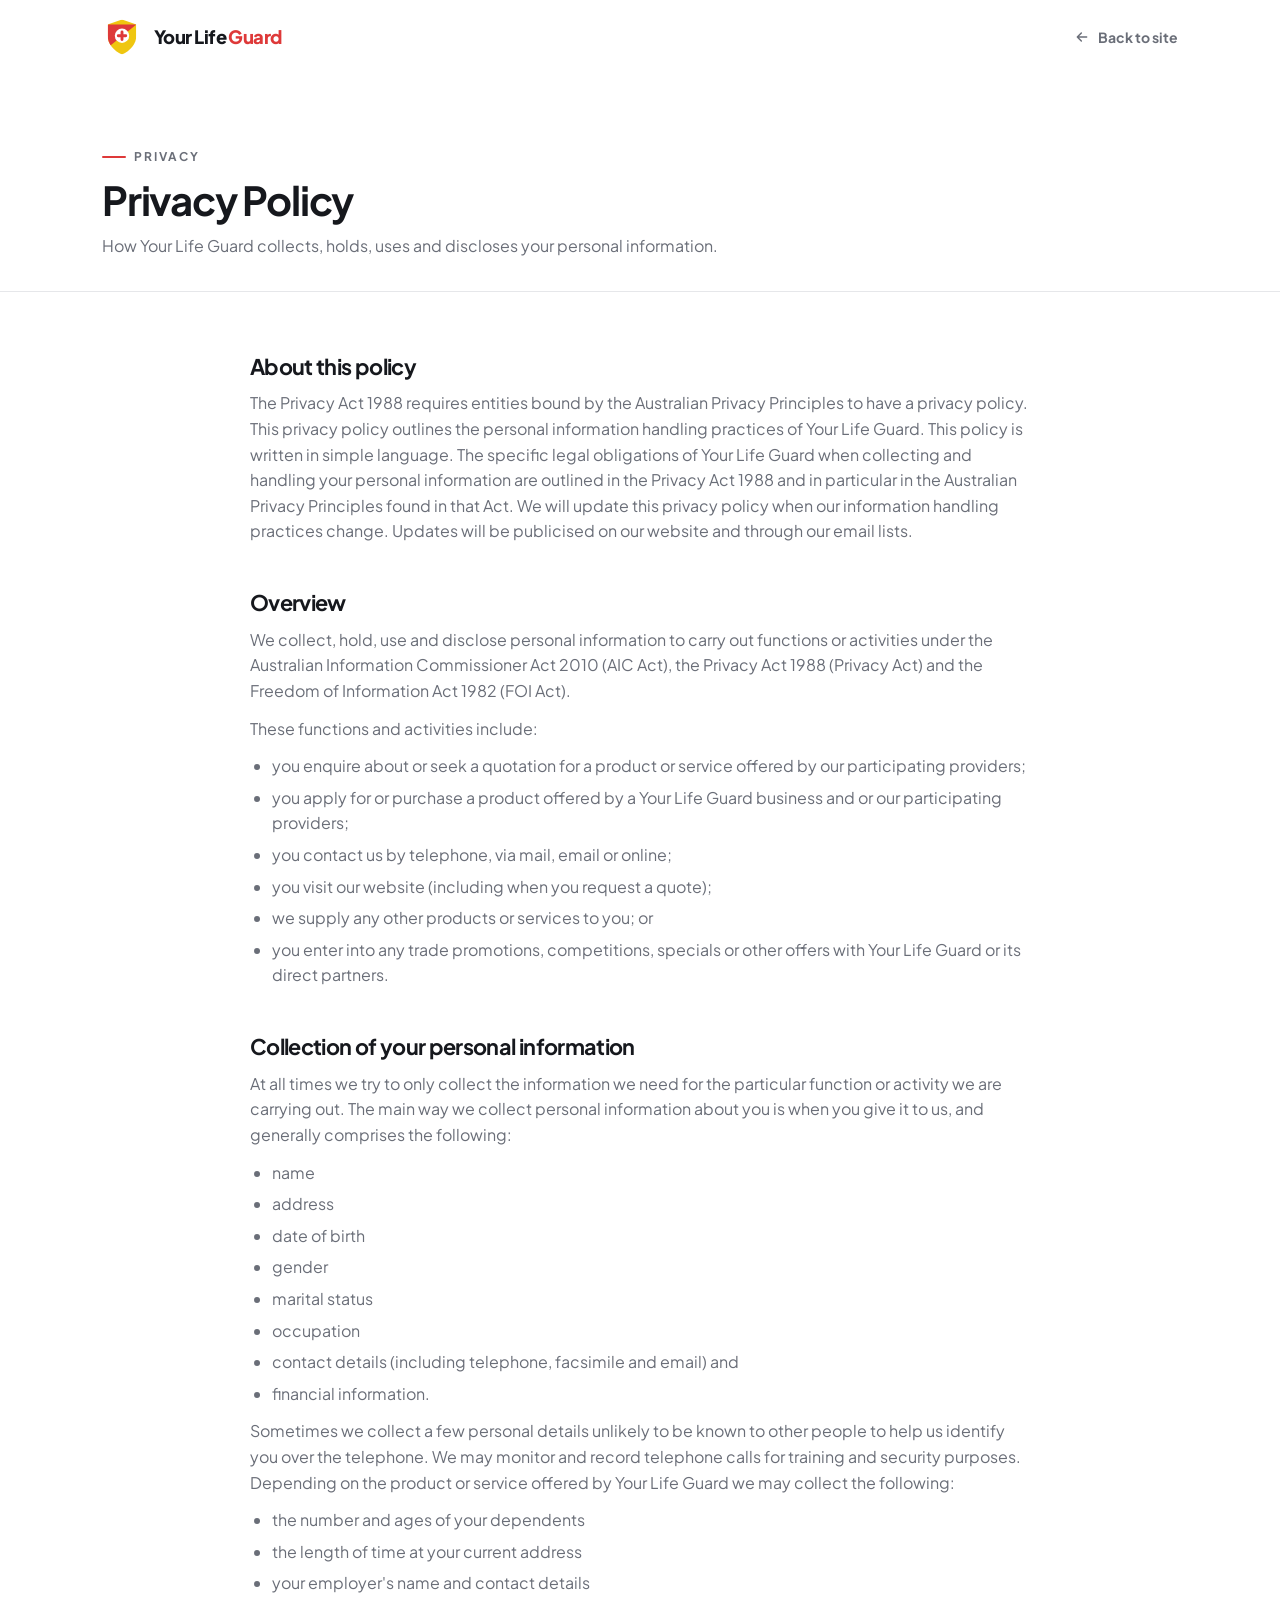
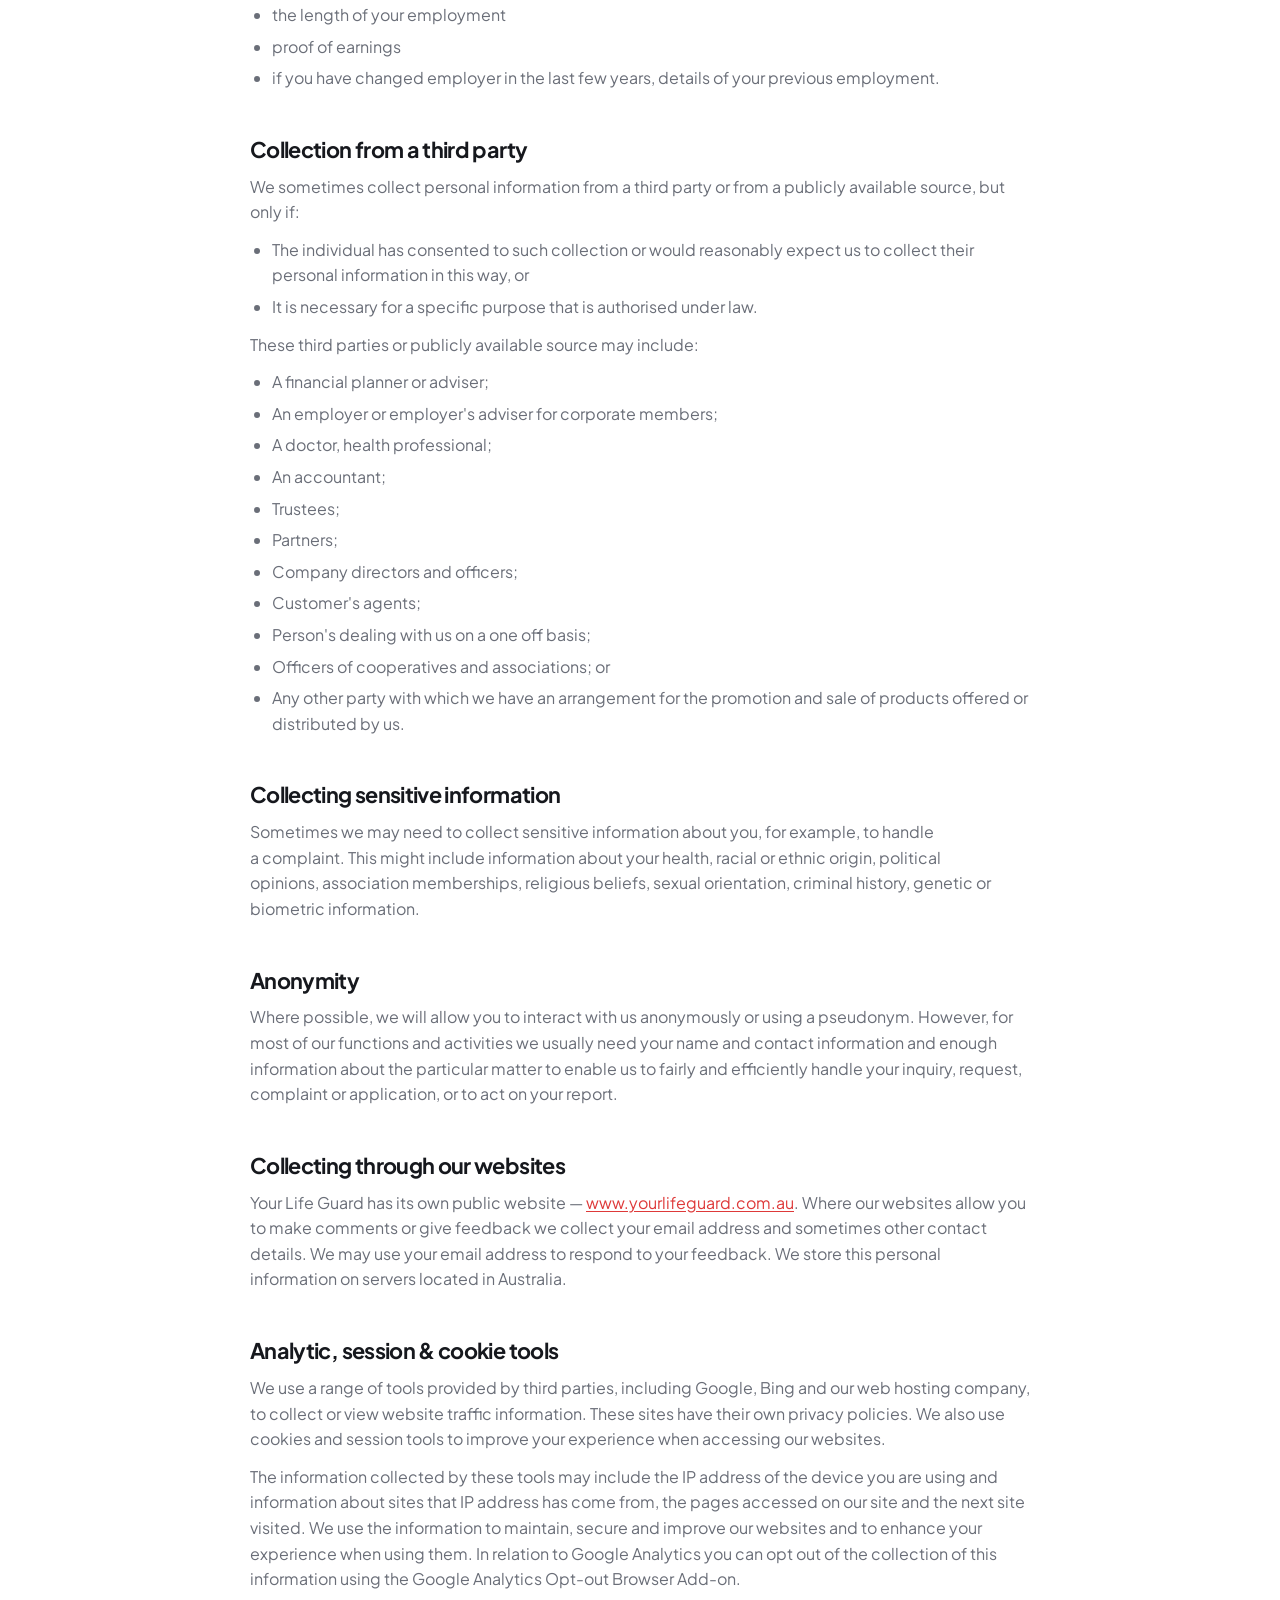
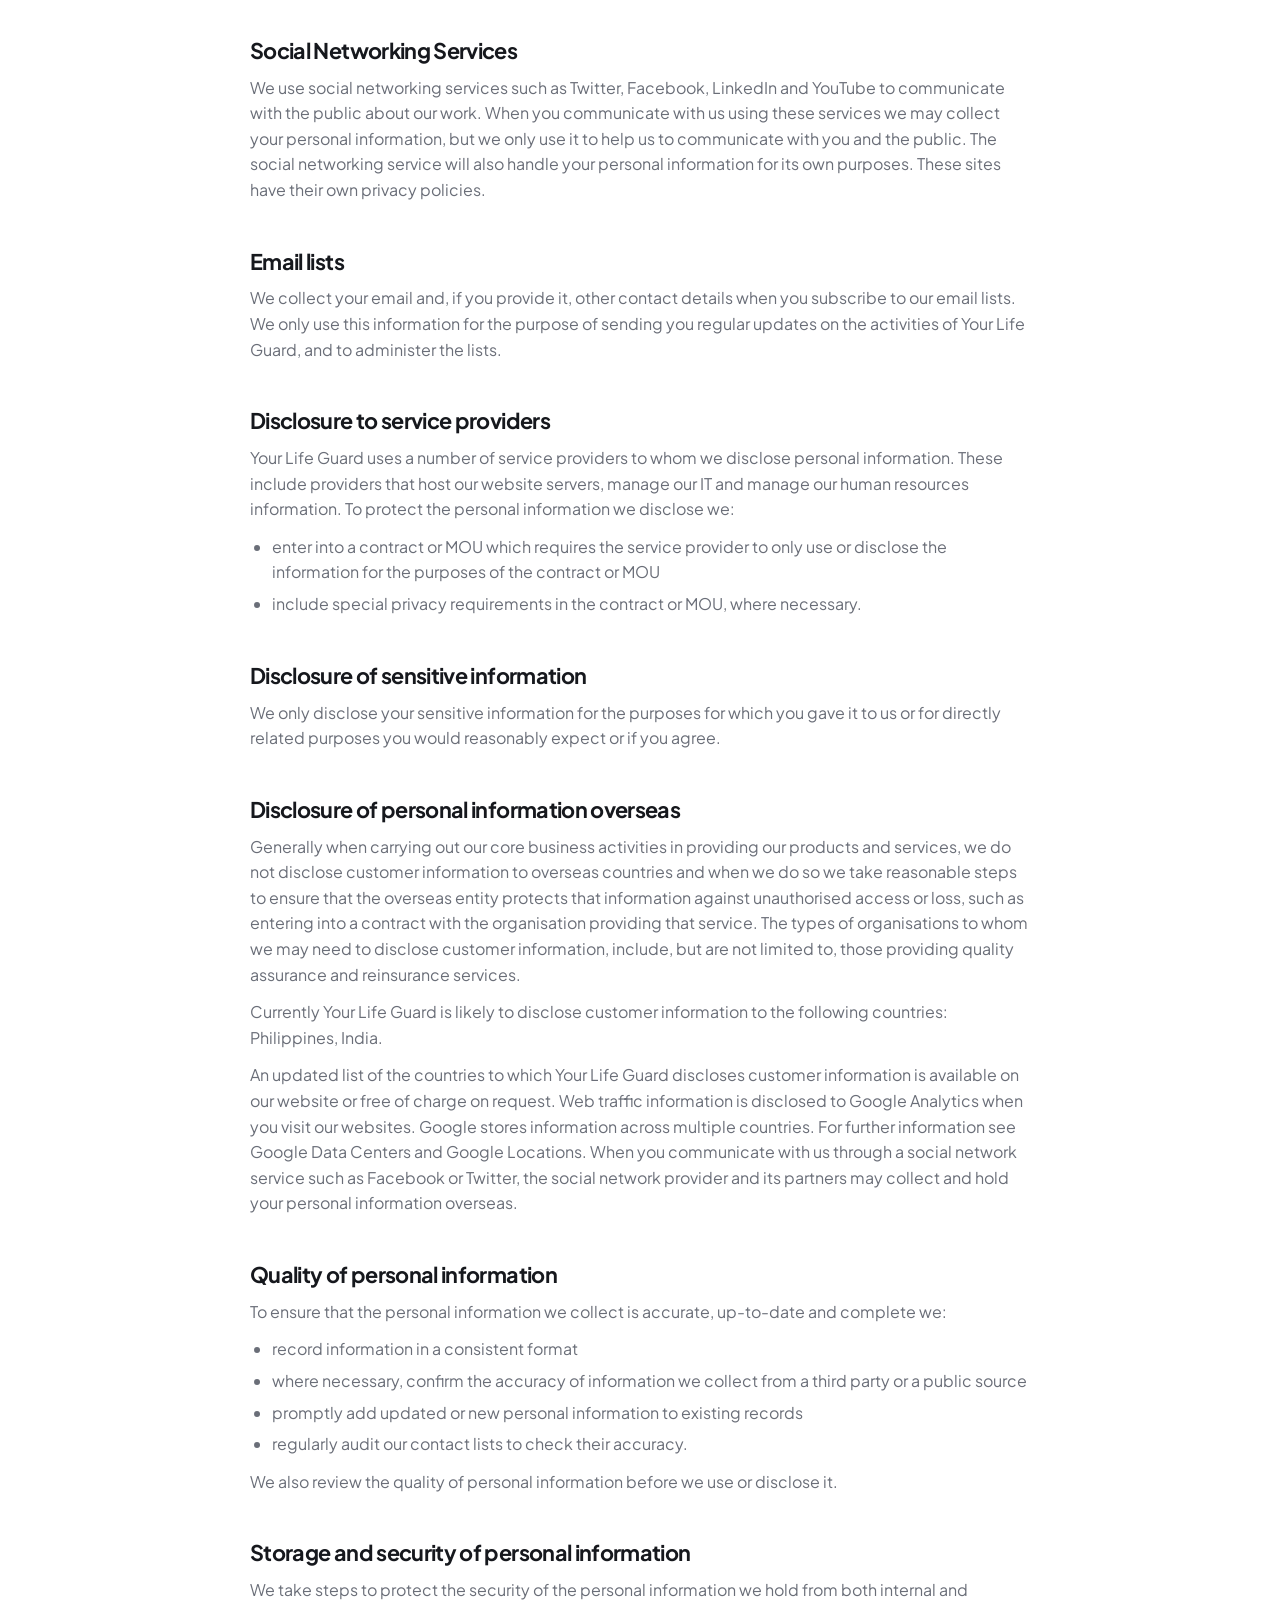
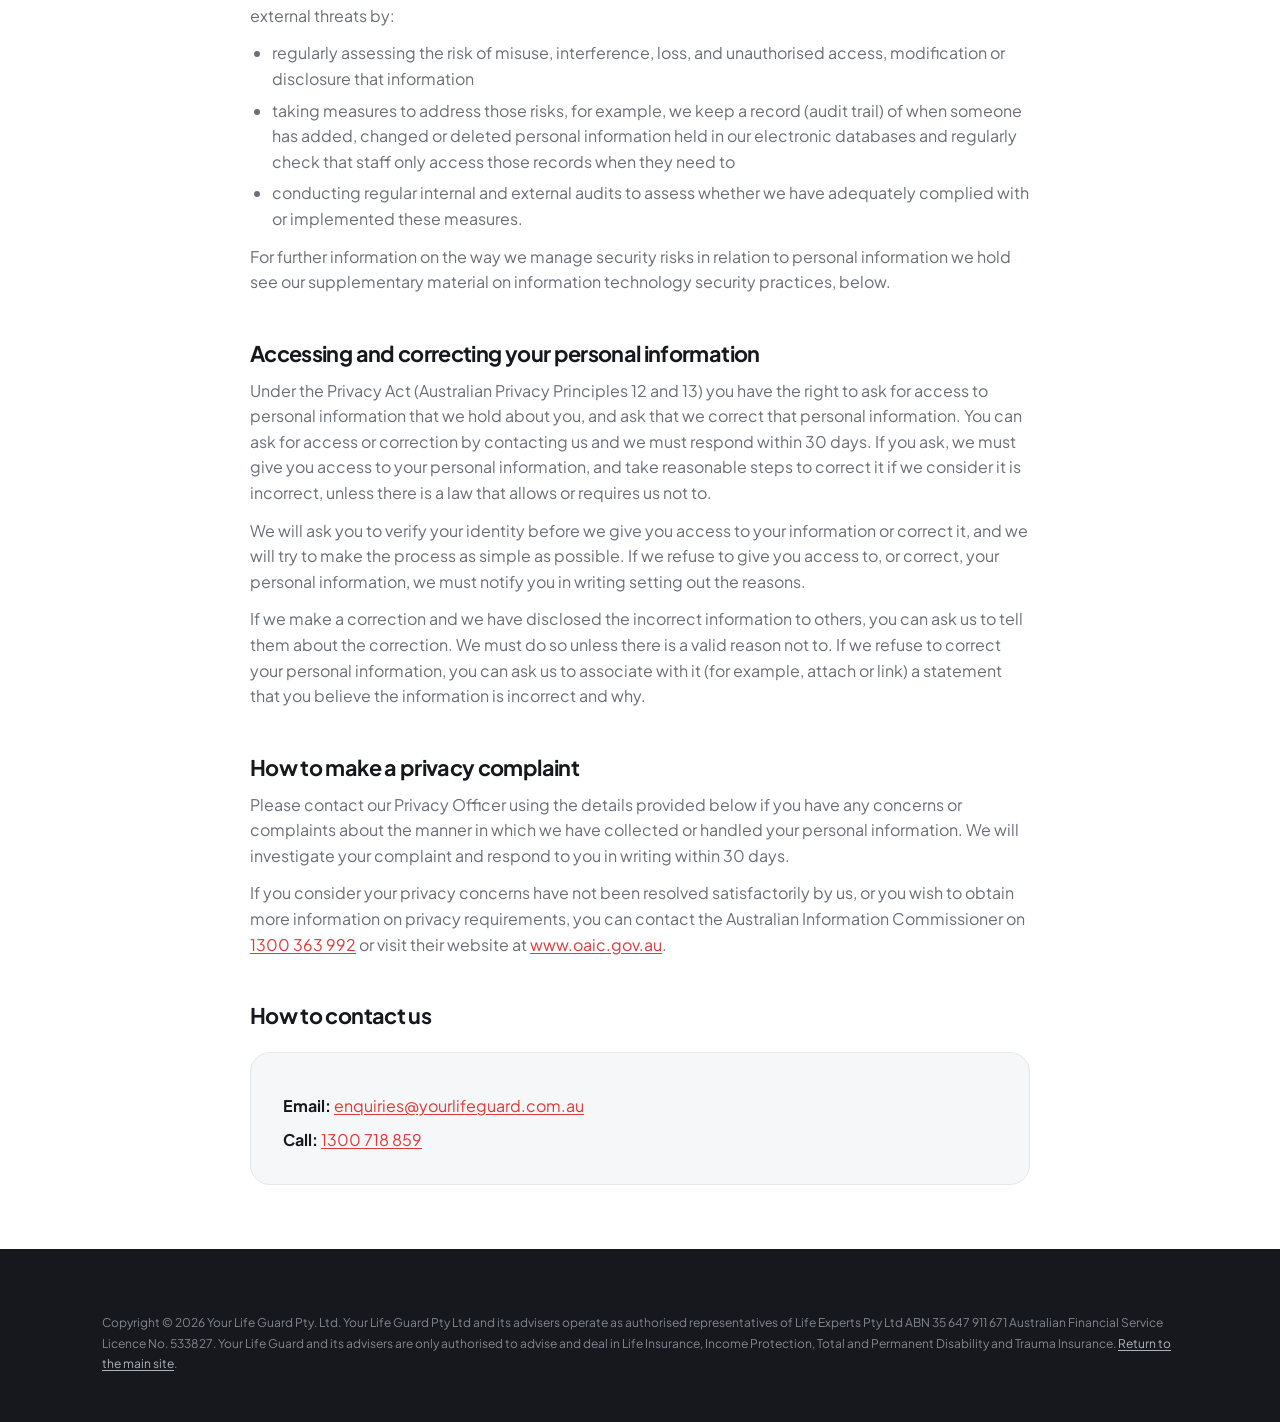
==== privacy-policy.html @ b4971d6d "Add Privacy Policy page from the design bundle" ====
<!DOCTYPE html>
<html lang="en-AU" data-direction="c">
<head>
<meta charset="UTF-8">
<meta name="viewport" content="width=device-width,initial-scale=1">
<title>Privacy Policy — Your Life Guard</title>
<meta name="description" content="Your Life Guard privacy policy — how we collect, hold, use and disclose your personal information.">
<link rel="preconnect" href="https://fonts.googleapis.com">
<link rel="preconnect" href="https://fonts.gstatic.com" crossorigin>
<link href="https://fonts.googleapis.com/css2?family=Plus+Jakarta+Sans:wght@400;500;600;700;800&display=swap" rel="stylesheet">
<link rel="icon" type="image/svg+xml" href="favicon.svg">
<link rel="stylesheet" href="styles.css">
<style>
  .legal-hero{padding:var(--s-8) 0 var(--s-6);border-bottom:1px solid var(--line);}
  .legal-hero .eyebrow{margin-bottom:var(--s-3);}
  .legal-hero h1{font-size:var(--fs-h2);}
  .legal-hero p{color:var(--text-soft);margin-top:var(--s-3);max-width:60ch;}
  .legal{max-width:780px;padding:var(--s-8) 0;}
  .legal h2{font-size:var(--fs-h3);margin:var(--s-7) 0 var(--s-3);}
  .legal h2:first-child{margin-top:0;}
  .legal p{color:var(--text-soft);margin-top:var(--s-3);}
  .legal ul{margin:var(--s-3) 0 0;padding-left:22px;color:var(--text-soft);}
  .legal li{margin:6px 0;}
  .legal a{color:var(--accent);text-decoration:underline;text-underline-offset:2px;}
  .legal .contact-block{background:var(--surface-2);border:1px solid var(--line);border-radius:var(--radius-lg);padding:var(--s-6);margin-top:var(--s-5);}
  .legal .contact-block p{margin-top:var(--s-2);color:var(--text);}
  .backlink{display:inline-flex;align-items:center;gap:var(--s-2);font-weight:700;font-size:var(--fs-sm);color:var(--text-soft);}
  .backlink:hover{color:var(--text);}
</style>
</head>
<body>

<header class="site-header">
  <div class="container nav">
    <a class="brand" href="./" aria-label="Your Life Guard home">
      <span class="ylg-mark" data-logo="light"></span>
      <span class="brand-name">Your Life <span class="accent">Guard</span></span>
    </a>
    <div class="nav-cta" style="margin-left:auto;">
      <a class="backlink" href="./">
        <svg viewBox="0 0 24 24" width="16" height="16" fill="none" stroke="currentColor" stroke-width="2.2" stroke-linecap="round" stroke-linejoin="round"><path d="M19 12H5M11 18l-6-6 6-6"/></svg>
        Back to site
      </a>
    </div>
  </div>
</header>

<main>
<section class="legal-hero">
  <div class="container">
    <span class="eyebrow">Privacy</span>
    <h1>Privacy Policy</h1>
    <p>How Your Life Guard collects, holds, uses and discloses your personal information.</p>
  </div>
</section>

<section class="container legal">
  <h2>About this policy</h2>
  <p>The Privacy Act 1988 requires entities bound by the Australian Privacy Principles to have a privacy policy. This privacy policy outlines the personal information handling practices of Your Life Guard. This policy is written in simple language. The specific legal obligations of Your Life Guard when collecting and handling your personal information are outlined in the Privacy Act 1988 and in particular in the Australian Privacy Principles found in that Act. We will update this privacy policy when our information handling practices change. Updates will be publicised on our website and through our email lists.</p>

  <h2>Overview</h2>
  <p>We collect, hold, use and disclose personal information to carry out functions or activities under the Australian Information Commissioner Act 2010 (AIC Act), the Privacy Act 1988 (Privacy Act) and the Freedom of Information Act 1982 (FOI Act).</p>
  <p>These functions and activities include:</p>
  <ul>
    <li>you enquire about or seek a quotation for a product or service offered by our participating providers;</li>
    <li>you apply for or purchase a product offered by a Your Life Guard business and or our participating providers;</li>
    <li>you contact us by telephone, via mail, email or online;</li>
    <li>you visit our website (including when you request a quote);</li>
    <li>we supply any other products or services to you; or</li>
    <li>you enter into any trade promotions, competitions, specials or other offers with Your Life Guard or its direct partners.</li>
  </ul>

  <h2>Collection of your personal information</h2>
  <p>At all times we try to only collect the information we need for the particular function or activity we are carrying out. The main way we collect personal information about you is when you give it to us, and generally comprises the following:</p>
  <ul>
    <li>name</li>
    <li>address</li>
    <li>date of birth</li>
    <li>gender</li>
    <li>marital status</li>
    <li>occupation</li>
    <li>contact details (including telephone, facsimile and email) and</li>
    <li>financial information.</li>
  </ul>
  <p>Sometimes we collect a few personal details unlikely to be known to other people to help us identify you over the telephone. We may monitor and record telephone calls for training and security purposes. Depending on the product or service offered by Your Life Guard we may collect the following:</p>
  <ul>
    <li>the number and ages of your dependents</li>
    <li>the length of time at your current address</li>
    <li>your employer's name and contact details</li>
    <li>the length of your employment</li>
    <li>proof of earnings</li>
    <li>if you have changed employer in the last few years, details of your previous employment.</li>
  </ul>

  <h2>Collection from a third party</h2>
  <p>We sometimes collect personal information from a third party or from a publicly available source, but only if:</p>
  <ul>
    <li>The individual has consented to such collection or would reasonably expect us to collect their personal information in this way, or</li>
    <li>It is necessary for a specific purpose that is authorised under law.</li>
  </ul>
  <p>These third parties or publicly available source may include:</p>
  <ul>
    <li>A financial planner or adviser;</li>
    <li>An employer or employer's adviser for corporate members;</li>
    <li>A doctor, health professional;</li>
    <li>An accountant;</li>
    <li>Trustees;</li>
    <li>Partners;</li>
    <li>Company directors and officers;</li>
    <li>Customer's agents;</li>
    <li>Person's dealing with us on a one off basis;</li>
    <li>Officers of cooperatives and associations; or</li>
    <li>Any other party with which we have an arrangement for the promotion and sale of products offered or distributed by us.</li>
  </ul>

  <h2>Collecting sensitive information</h2>
  <p>Sometimes we may need to collect sensitive information about you, for example, to handle a complaint. This might include information about your health, racial or ethnic origin, political opinions, association memberships, religious beliefs, sexual orientation, criminal history, genetic or biometric information.</p>

  <h2>Anonymity</h2>
  <p>Where possible, we will allow you to interact with us anonymously or using a pseudonym. However, for most of our functions and activities we usually need your name and contact information and enough information about the particular matter to enable us to fairly and efficiently handle your inquiry, request, complaint or application, or to act on your report.</p>

  <h2>Collecting through our websites</h2>
  <p>Your Life Guard has its own public website — <a href="https://www.yourlifeguard.com.au">www.yourlifeguard.com.au</a>. Where our websites allow you to make comments or give feedback we collect your email address and sometimes other contact details. We may use your email address to respond to your feedback. We store this personal information on servers located in Australia.</p>

  <h2>Analytic, session &amp; cookie tools</h2>
  <p>We use a range of tools provided by third parties, including Google, Bing and our web hosting company, to collect or view website traffic information. These sites have their own privacy policies. We also use cookies and session tools to improve your experience when accessing our websites.</p>
  <p>The information collected by these tools may include the IP address of the device you are using and information about sites that IP address has come from, the pages accessed on our site and the next site visited. We use the information to maintain, secure and improve our websites and to enhance your experience when using them. In relation to Google Analytics you can opt out of the collection of this information using the Google Analytics Opt-out Browser Add-on.</p>

  <h2>Social Networking Services</h2>
  <p>We use social networking services such as Twitter, Facebook, LinkedIn and YouTube to communicate with the public about our work. When you communicate with us using these services we may collect your personal information, but we only use it to help us to communicate with you and the public. The social networking service will also handle your personal information for its own purposes. These sites have their own privacy policies.</p>

  <h2>Email lists</h2>
  <p>We collect your email and, if you provide it, other contact details when you subscribe to our email lists. We only use this information for the purpose of sending you regular updates on the activities of Your Life Guard, and to administer the lists.</p>

  <h2>Disclosure to service providers</h2>
  <p>Your Life Guard uses a number of service providers to whom we disclose personal information. These include providers that host our website servers, manage our IT and manage our human resources information. To protect the personal information we disclose we:</p>
  <ul>
    <li>enter into a contract or MOU which requires the service provider to only use or disclose the information for the purposes of the contract or MOU</li>
    <li>include special privacy requirements in the contract or MOU, where necessary.</li>
  </ul>

  <h2>Disclosure of sensitive information</h2>
  <p>We only disclose your sensitive information for the purposes for which you gave it to us or for directly related purposes you would reasonably expect or if you agree.</p>

  <h2>Disclosure of personal information overseas</h2>
  <p>Generally when carrying out our core business activities in providing our products and services, we do not disclose customer information to overseas countries and when we do so we take reasonable steps to ensure that the overseas entity protects that information against unauthorised access or loss, such as entering into a contract with the organisation providing that service. The types of organisations to whom we may need to disclose customer information, include, but are not limited to, those providing quality assurance and reinsurance services.</p>
  <p>Currently Your Life Guard is likely to disclose customer information to the following countries: Philippines, India.</p>
  <p>An updated list of the countries to which Your Life Guard discloses customer information is available on our website or free of charge on request. Web traffic information is disclosed to Google Analytics when you visit our websites. Google stores information across multiple countries. For further information see Google Data Centers and Google Locations. When you communicate with us through a social network service such as Facebook or Twitter, the social network provider and its partners may collect and hold your personal information overseas.</p>

  <h2>Quality of personal information</h2>
  <p>To ensure that the personal information we collect is accurate, up-to-date and complete we:</p>
  <ul>
    <li>record information in a consistent format</li>
    <li>where necessary, confirm the accuracy of information we collect from a third party or a public source</li>
    <li>promptly add updated or new personal information to existing records</li>
    <li>regularly audit our contact lists to check their accuracy.</li>
  </ul>
  <p>We also review the quality of personal information before we use or disclose it.</p>

  <h2>Storage and security of personal information</h2>
  <p>We take steps to protect the security of the personal information we hold from both internal and external threats by:</p>
  <ul>
    <li>regularly assessing the risk of misuse, interference, loss, and unauthorised access, modification or disclosure that information</li>
    <li>taking measures to address those risks, for example, we keep a record (audit trail) of when someone has added, changed or deleted personal information held in our electronic databases and regularly check that staff only access those records when they need to</li>
    <li>conducting regular internal and external audits to assess whether we have adequately complied with or implemented these measures.</li>
  </ul>
  <p>For further information on the way we manage security risks in relation to personal information we hold see our supplementary material on information technology security practices, below.</p>

  <h2>Accessing and correcting your personal information</h2>
  <p>Under the Privacy Act (Australian Privacy Principles 12 and 13) you have the right to ask for access to personal information that we hold about you, and ask that we correct that personal information. You can ask for access or correction by contacting us and we must respond within 30 days. If you ask, we must give you access to your personal information, and take reasonable steps to correct it if we consider it is incorrect, unless there is a law that allows or requires us not to.</p>
  <p>We will ask you to verify your identity before we give you access to your information or correct it, and we will try to make the process as simple as possible. If we refuse to give you access to, or correct, your personal information, we must notify you in writing setting out the reasons.</p>
  <p>If we make a correction and we have disclosed the incorrect information to others, you can ask us to tell them about the correction. We must do so unless there is a valid reason not to. If we refuse to correct your personal information, you can ask us to associate with it (for example, attach or link) a statement that you believe the information is incorrect and why.</p>

  <h2>How to make a privacy complaint</h2>
  <p>Please contact our Privacy Officer using the details provided below if you have any concerns or complaints about the manner in which we have collected or handled your personal information. We will investigate your complaint and respond to you in writing within 30 days.</p>
  <p>If you consider your privacy concerns have not been resolved satisfactorily by us, or you wish to obtain more information on privacy requirements, you can contact the Australian Information Commissioner on <a href="tel:1300363992">1300 363 992</a> or visit their website at <a href="https://www.oaic.gov.au">www.oaic.gov.au</a>.</p>

  <h2>How to contact us</h2>
  <div class="contact-block">
    <p><strong>Email:</strong> <a href="mailto:enquiries@yourlifeguard.com.au">enquiries@yourlifeguard.com.au</a></p>
    <p><strong>Call:</strong> <a href="tel:1300718859">1300 718 859</a></p>
  </div>
</section>
</main>

<footer class="site-footer">
  <div class="container">
    <div class="disclaimer" style="padding-top:0;">
      <p>Copyright © 2026 Your Life Guard Pty. Ltd. Your Life Guard Pty Ltd and its advisers operate as authorised representatives of Life Experts Pty Ltd ABN 35 647 911 671 Australian Financial Service Licence No. 533827. Your Life Guard and its advisers are only authorised to advise and deal in Life Insurance, Income Protection, Total and Permanent Disability and Trauma Insurance. <a href="./">Return to the main site</a>.</p>
    </div>
  </div>
</footer>

<script src="logos-lab.js"></script>
<script>
  document.querySelectorAll('[data-logo]').forEach(function(el){
    if (window.LogoLab) el.innerHTML = window.LogoLab.flagShield('color');
  });
</script>
</body>
</html>
---- styles.css ----
:root{--red:#DE3939;--red-hover:#C42E2E;--yellow:#FAEE38;--yellow-2:#EFC610;--ink:#16181D;--bg:#FFFFFF;--surface:#FFFFFF;--surface-2:#F6F7F8;--text:#16181D;--text-soft:#6A6E78;--line:#E6E7EA;--accent:#DE3939;--accent-hover:#C42E2E;--accent-ink:#FFFFFF;--highlight:#FAEE38;--font:"Plus Jakarta Sans",system-ui,sans-serif;--fs-display:clamp(2.4rem,5vw,3.5rem);--fs-h2:clamp(1.8rem,3.4vw,2.5rem);--fs-h3:1.35rem;--fs-lead:1.15rem;--fs-body:1rem;--fs-sm:0.875rem;--fs-xs:0.75rem;--s-1:4px;--s-2:8px;--s-3:12px;--s-4:16px;--s-5:24px;--s-6:32px;--s-7:48px;--s-8:64px;--s-9:96px;--section-y:clamp(56px,8vw,88px);--radius:14px;--radius-lg:20px;--maxw:1140px;--h-spacing:-0.03em;--shadow:0 1px 2px rgba(16,18,22,.04),0 22px 48px -30px rgba(16,18,22,.3);}
*{box-sizing:border-box;}
html{scroll-behavior:smooth;scroll-padding-top:84px;-webkit-text-size-adjust:100%;}
body{margin:0;background:var(--bg);color:var(--text);font-family:var(--font);font-size:var(--fs-body);line-height:1.6;font-weight:400;-webkit-font-smoothing:antialiased;}
img{max-width:100%;display:block;}
a{color:inherit;text-decoration:none;}
button{font-family:inherit;cursor:pointer;}
h1,h2,h3,h4{margin:0;font-weight:700;letter-spacing:var(--h-spacing);line-height:1.06;text-wrap:balance;color:var(--text);}
p{margin:0;text-wrap:pretty;}
.container{max-width:var(--maxw);margin:0 auto;padding:0 var(--s-6);}
section{position:relative;}
.eyebrow{font-size:var(--fs-xs);font-weight:700;letter-spacing:.16em;text-transform:uppercase;color:var(--text-soft);display:inline-flex;align-items:center;gap:var(--s-2);}
.eyebrow::before{content:"";width:24px;height:2px;background:var(--accent);border-radius:2px;}
.section-title{font-size:var(--fs-h2);}
.lead{font-size:var(--fs-lead);color:var(--text-soft);line-height:1.55;}
.btn{display:inline-flex;align-items:center;justify-content:center;gap:var(--s-2);padding:var(--s-3) var(--s-5);border-radius:999px;border:none;font-family:var(--font);font-weight:700;font-size:var(--fs-body);letter-spacing:.01em;white-space:nowrap;transition:transform .18s ease,box-shadow .25s ease,background .2s ease,color .2s ease;}
.btn svg{width:18px;height:18px;}
.btn-primary{background:var(--accent);color:var(--accent-ink);box-shadow:0 10px 22px -10px var(--accent);}
.btn-primary:hover{background:var(--accent-hover);transform:translateY(-2px);box-shadow:0 16px 30px -12px var(--accent);}
.btn-ghost{background:transparent;color:var(--text);border:1.6px solid var(--line);}
.btn-ghost:hover{border-color:var(--text);transform:translateY(-2px);}
.btn-lg{padding:var(--s-4) var(--s-6);}
.site-header{position:sticky;top:0;z-index:50;background:color-mix(in srgb,var(--bg) 84%,transparent);backdrop-filter:saturate(1.4) blur(14px);border-bottom:1px solid transparent;transition:border-color .3s,background .3s;}
.site-header.scrolled{border-bottom-color:var(--line);}
.nav{display:flex;align-items:center;gap:var(--s-6);height:74px;}
.brand{display:flex;align-items:center;gap:var(--s-3);font-weight:800;}
.brand .ylg-mark{width:40px;height:40px;flex:none;}
.brand-name{font-size:var(--fs-lead);font-weight:800;line-height:1;letter-spacing:var(--h-spacing);}
.brand-name .accent{color:var(--accent);}
.nav-links{display:flex;align-items:center;gap:var(--s-6);margin-left:auto;}
.nav-links a{font-size:var(--fs-sm);font-weight:600;color:var(--text-soft);transition:color .2s;white-space:nowrap;}
.nav-links a:hover{color:var(--text);}
.nav-cta{display:flex;align-items:center;gap:var(--s-4);}
.nav-phone{display:inline-flex;align-items:center;gap:var(--s-2);font-weight:700;color:var(--text);font-size:var(--fs-sm);white-space:nowrap;}
.nav-phone svg{width:17px;height:17px;color:var(--accent);}
.nav-toggle{display:none;background:none;border:none;color:var(--text);}
.hero{padding:var(--s-8) 0 var(--s-7);overflow:hidden;}
.hero-grid{display:grid;grid-template-columns:1.05fr .95fr;gap:var(--s-8);align-items:center;}
.hero h1{font-size:var(--fs-display);}
.hero h1 .accent{color:var(--accent);}
.hero .lead{margin-top:var(--s-5);max-width:32ch;}
.hero-actions{display:flex;flex-wrap:wrap;gap:var(--s-3);margin-top:var(--s-7);}
.hero-reassure{display:flex;align-items:center;gap:var(--s-2);margin-top:var(--s-5);color:var(--text-soft);font-size:var(--fs-sm);}
.hero-reassure svg{width:18px;height:18px;color:var(--accent);flex:none;}
.hero-media{position:relative;}
.hero-media .photo{position:relative;border-radius:var(--radius-lg);overflow:hidden;aspect-ratio:4/5;box-shadow:var(--shadow);background:var(--surface-2);}
.hero-media .photo img{width:100%;height:100%;object-fit:cover;}
.block{padding:var(--section-y) 0;}
.block-head{max-width:680px;margin-bottom:var(--s-7);}
.block-head.center{margin-inline:auto;text-align:center;}
.block-head .lead{margin-top:var(--s-4);}
.products{display:grid;grid-template-columns:repeat(2,1fr);gap:var(--s-5);}
.product{background:var(--surface);border:1px solid var(--line);border-radius:var(--radius-lg);padding:var(--s-6);transition:transform .25s ease,box-shadow .25s ease,border-color .25s;}
.product:hover{transform:translateY(-4px);box-shadow:var(--shadow);border-color:transparent;}
.product .pico{width:52px;height:52px;border-radius:var(--radius);display:grid;place-items:center;background:color-mix(in srgb,var(--accent) 12%,transparent);color:var(--accent);margin-bottom:var(--s-5);}
.product .pico svg{width:28px;height:28px;}
.product h3{font-size:var(--fs-h3);margin-bottom:var(--s-3);}
.product p{color:var(--text-soft);}
.super-note{margin-top:var(--s-5);display:flex;gap:var(--s-4);align-items:center;background:color-mix(in srgb,var(--highlight) 28%,var(--surface));border:1px solid var(--line);border-radius:var(--radius);padding:var(--s-5) var(--s-6);}
.super-note .ico{width:46px;height:46px;border-radius:var(--radius);background:var(--ink);color:var(--yellow);display:grid;place-items:center;flex:none;}
.super-note .ico svg{width:24px;height:24px;}
.super-note strong{color:var(--text);}
.reality{background:var(--ink);color:#E9EAEC;}
.reality .section-title,.reality h3{color:#FFFFFF;}
.reality .eyebrow{color:var(--yellow);}
.reality .eyebrow::before{background:var(--yellow);}
.reality .lead{color:#B9BCC4;}
.reality-grid{display:grid;grid-template-columns:repeat(3,1fr);gap:var(--s-5);}
.reality-card{border:1px solid rgba(255,255,255,.14);border-radius:var(--radius-lg);padding:var(--s-6);background:rgba(255,255,255,.03);}
.reality-card .big{font-size:var(--fs-display);font-weight:700;color:var(--yellow);line-height:1;letter-spacing:var(--h-spacing);}
.reality-card p{margin-top:var(--s-4);color:#C7CAD1;}
.reality-card .src{margin-top:var(--s-4);font-size:var(--fs-xs);color:#82868F;letter-spacing:.02em;}
.steps{display:grid;grid-template-columns:repeat(4,1fr);gap:var(--s-5);counter-reset:step;}
.step::before{counter-increment:step;content:counter(step,decimal-leading-zero);font-weight:700;font-size:var(--fs-body);color:var(--accent);display:inline-grid;place-items:center;width:48px;height:48px;border-radius:50%;border:2px solid var(--accent);margin-bottom:var(--s-4);}
.step h3{font-size:var(--fs-h3);margin-bottom:var(--s-2);}
.step p{color:var(--text-soft);}
.partners{background:var(--surface-2);}
.partner-models{display:grid;grid-template-columns:repeat(3,1fr);gap:var(--s-4);}
.pmodel{background:var(--surface);border:1px solid var(--line);border-radius:var(--radius);padding:var(--s-6);}
.pmodel h3{font-size:var(--fs-h3);margin-bottom:var(--s-2);}
.pmodel p{font-size:var(--fs-sm);color:var(--text-soft);}
.partner-cta{margin-top:var(--s-7);display:flex;flex-wrap:wrap;align-items:center;gap:var(--s-5);justify-content:space-between;background:var(--ink);color:#fff;border-radius:var(--radius-lg);padding:var(--s-7);}
.partner-cta h3{color:#fff;font-size:var(--fs-h3);max-width:24ch;}
.partner-cta .lead{color:#B9BCC4;margin-top:var(--s-2);max-width:48ch;}
.partner-cta .soon{font-size:var(--fs-xs);letter-spacing:.12em;text-transform:uppercase;color:var(--yellow);font-weight:700;display:block;margin-bottom:var(--s-3);}
.contact{padding:var(--section-y) 0;}
.contact-grid{display:grid;grid-template-columns:.9fr 1.1fr;gap:var(--s-8);align-items:start;}
.contact-aside h2{font-size:var(--fs-h2);}
.contact-aside .lead{margin:var(--s-4) 0 var(--s-6);}
.contact-method{display:flex;gap:var(--s-4);align-items:center;padding:var(--s-4) 0;border-top:1px solid var(--line);}
.contact-method:first-of-type{border-top:none;}
.contact-method .cmi{width:46px;height:46px;border-radius:var(--radius);background:color-mix(in srgb,var(--accent) 12%,transparent);color:var(--accent);display:grid;place-items:center;flex:none;}
.contact-method .cmi svg{width:22px;height:22px;}
.contact-method .lbl{font-size:var(--fs-xs);text-transform:uppercase;letter-spacing:.08em;color:var(--text-soft);font-weight:600;}
.contact-method .val{font-weight:700;font-size:var(--fs-lead);}
.form-card{background:var(--surface);border:1px solid var(--line);border-radius:var(--radius-lg);padding:var(--s-7);box-shadow:var(--shadow);}
.field{margin-bottom:var(--s-4);}
.field label{display:block;font-size:var(--fs-sm);font-weight:700;margin-bottom:var(--s-2);color:var(--text);}
.field input,.field textarea,.field select{width:100%;padding:var(--s-3) var(--s-4);border:1.5px solid var(--line);border-radius:var(--radius);background:var(--bg);color:var(--text);font-family:var(--font);font-size:var(--fs-body);transition:border-color .2s,box-shadow .2s;}
.field input:focus,.field textarea:focus,.field select:focus{outline:none;border-color:var(--accent);box-shadow:0 0 0 3px color-mix(in srgb,var(--accent) 18%,transparent);}
.field textarea{resize:vertical;min-height:110px;}
.field-row{display:grid;grid-template-columns:1fr 1fr;gap:var(--s-4);}
.segmented{display:flex;gap:var(--s-2);background:var(--bg);border:1.5px solid var(--line);border-radius:var(--radius);padding:5px;}
.segmented button{flex:1;border:none;background:transparent;padding:var(--s-3);border-radius:10px;font-weight:700;font-size:var(--fs-sm);color:var(--text-soft);transition:all .2s;}
.segmented button[aria-pressed="true"]{background:var(--accent);color:var(--accent-ink);}
.form-note{font-size:var(--fs-xs);color:var(--text-soft);margin-top:var(--s-3);line-height:1.5;}
.form-success{display:none;text-align:center;padding:var(--s-6) var(--s-3);}
.form-success.show{display:block;}
.form-success .tick{width:62px;height:62px;border-radius:50%;background:color-mix(in srgb,var(--accent) 14%,transparent);color:var(--accent);display:grid;place-items:center;margin:0 auto var(--s-4);}
.form-success .tick svg{width:30px;height:30px;}
.form-success h3{font-size:var(--fs-h3);margin-bottom:var(--s-2);}
.form-success p{color:var(--text-soft);}
.site-footer{background:var(--ink);color:#CBCDD3;padding:var(--s-8) 0 var(--s-7);}
.footer-top{display:grid;grid-template-columns:1.4fr 1fr 1fr;gap:var(--s-7);padding-bottom:var(--s-7);border-bottom:1px solid rgba(255,255,255,.12);}
.footer-brand .brand-name{color:#fff;}
.footer-brand .ylg-mark{width:44px;height:44px;}
.footer-brand p{margin-top:var(--s-4);color:#9398A1;font-size:var(--fs-sm);max-width:34ch;}
.footer-col h4{font-size:var(--fs-xs);letter-spacing:.14em;text-transform:uppercase;color:#fff;margin-bottom:var(--s-4);font-weight:700;}
.footer-col a{display:block;color:#AEB2BA;font-size:var(--fs-sm);padding:var(--s-1) 0;transition:color .2s;}
.footer-col a:hover{color:#fff;}
.disclaimer{padding-top:var(--s-6);}
.disclaimer p{font-size:var(--fs-xs);line-height:1.7;color:#82868F;}
.disclaimer a{color:#AEB2BA;text-decoration:underline;text-underline-offset:2px;}
.disclaimer a:hover{color:#fff;}
.reveal{opacity:0;transform:translateY(20px);transition:opacity .7s cubic-bezier(.16,1,.3,1),transform .7s cubic-bezier(.16,1,.3,1);}
.reveal.in{opacity:1;transform:none;}
@media (prefers-reduced-motion:reduce){.reveal{opacity:1;transform:none;transition:none;}html{scroll-behavior:auto;}}
@media (max-width:980px){
  .hero-grid{grid-template-columns:1fr;gap:var(--s-7);}
  .hero-media{max-width:440px;}
  .contact-grid{grid-template-columns:1fr;gap:var(--s-7);}
  .reality-grid,.partner-models,.steps{grid-template-columns:repeat(2,1fr);}
  .footer-top{grid-template-columns:1fr 1fr;}
}
@media (max-width:680px){
  body{font-size:var(--fs-body);}
  .nav-links{display:none;}
  .nav-toggle{display:inline-grid;place-items:center;margin-left:auto;}
  .nav-cta .nav-phone span{display:none;}
  .products,.reality-grid,.partner-models,.steps,.field-row{grid-template-columns:1fr;}
  .footer-top{grid-template-columns:1fr;}
  .partner-cta{flex-direction:column;align-items:flex-start;}
}
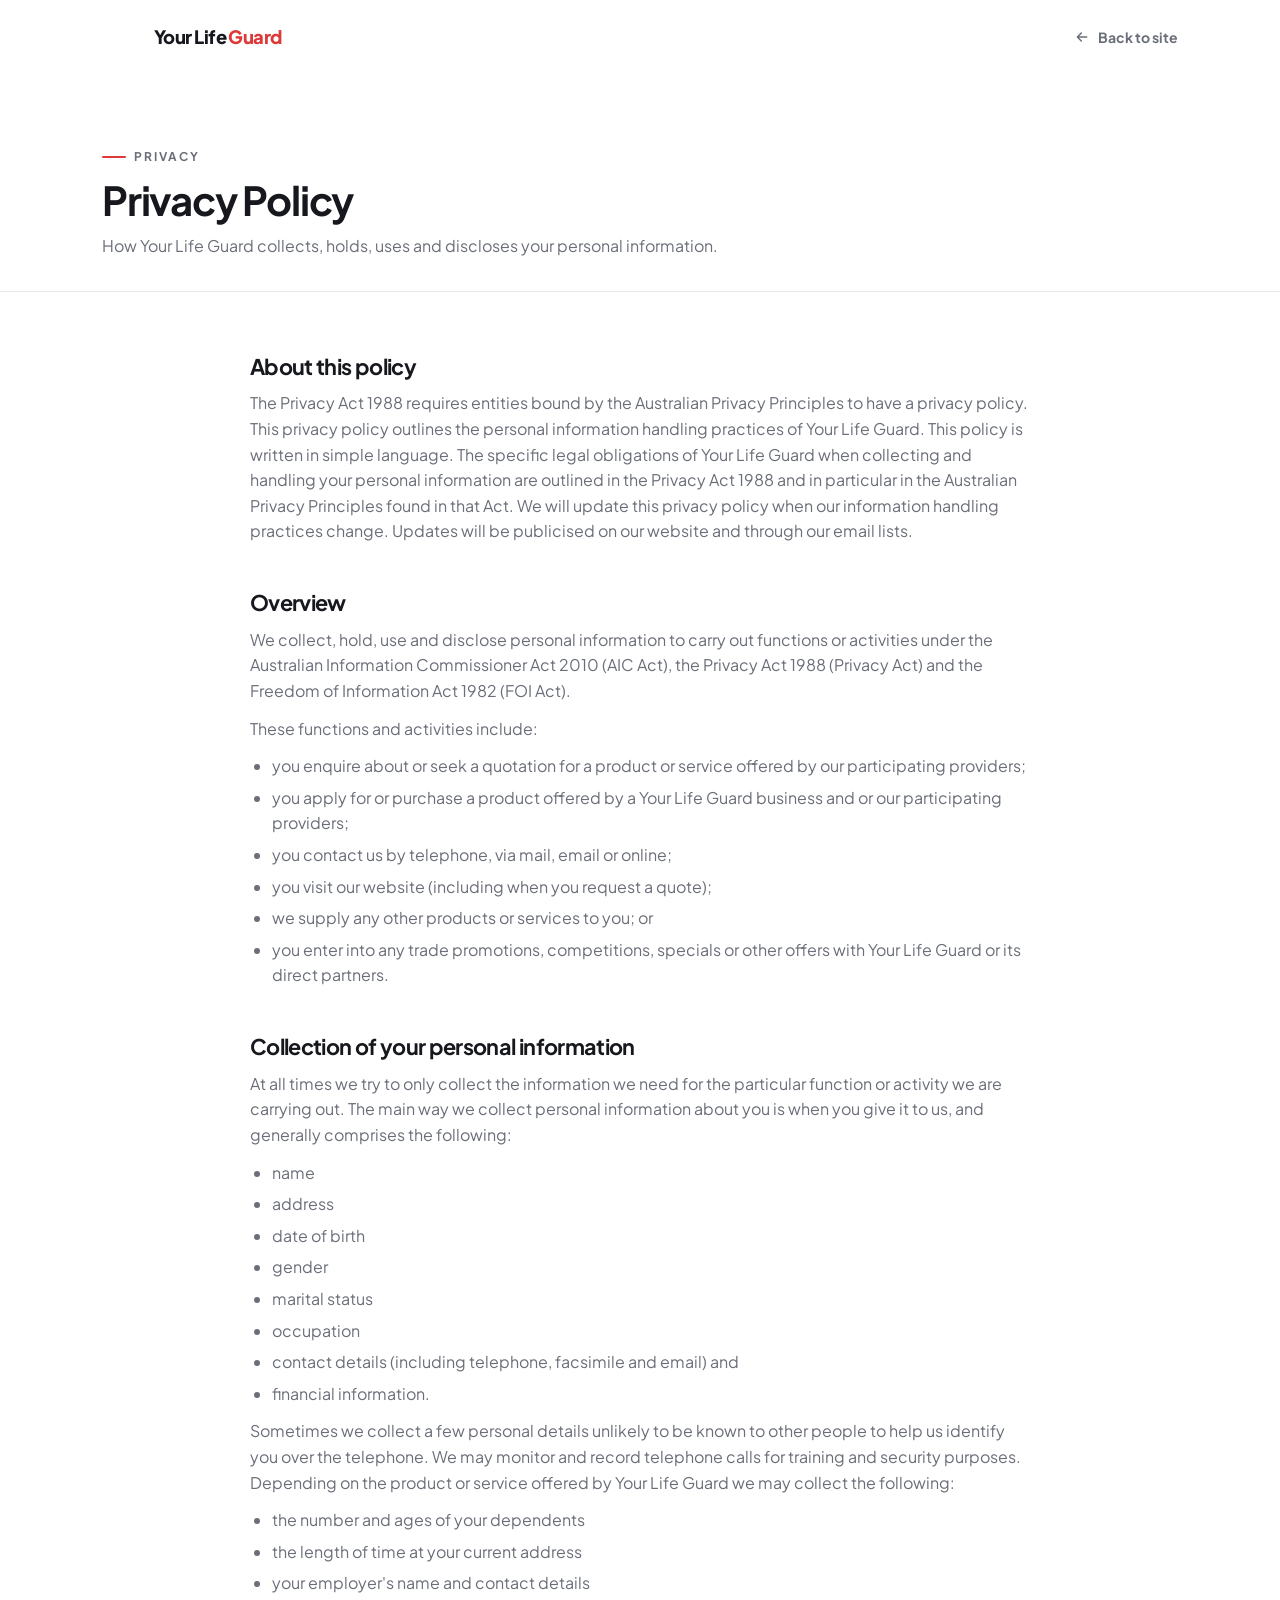
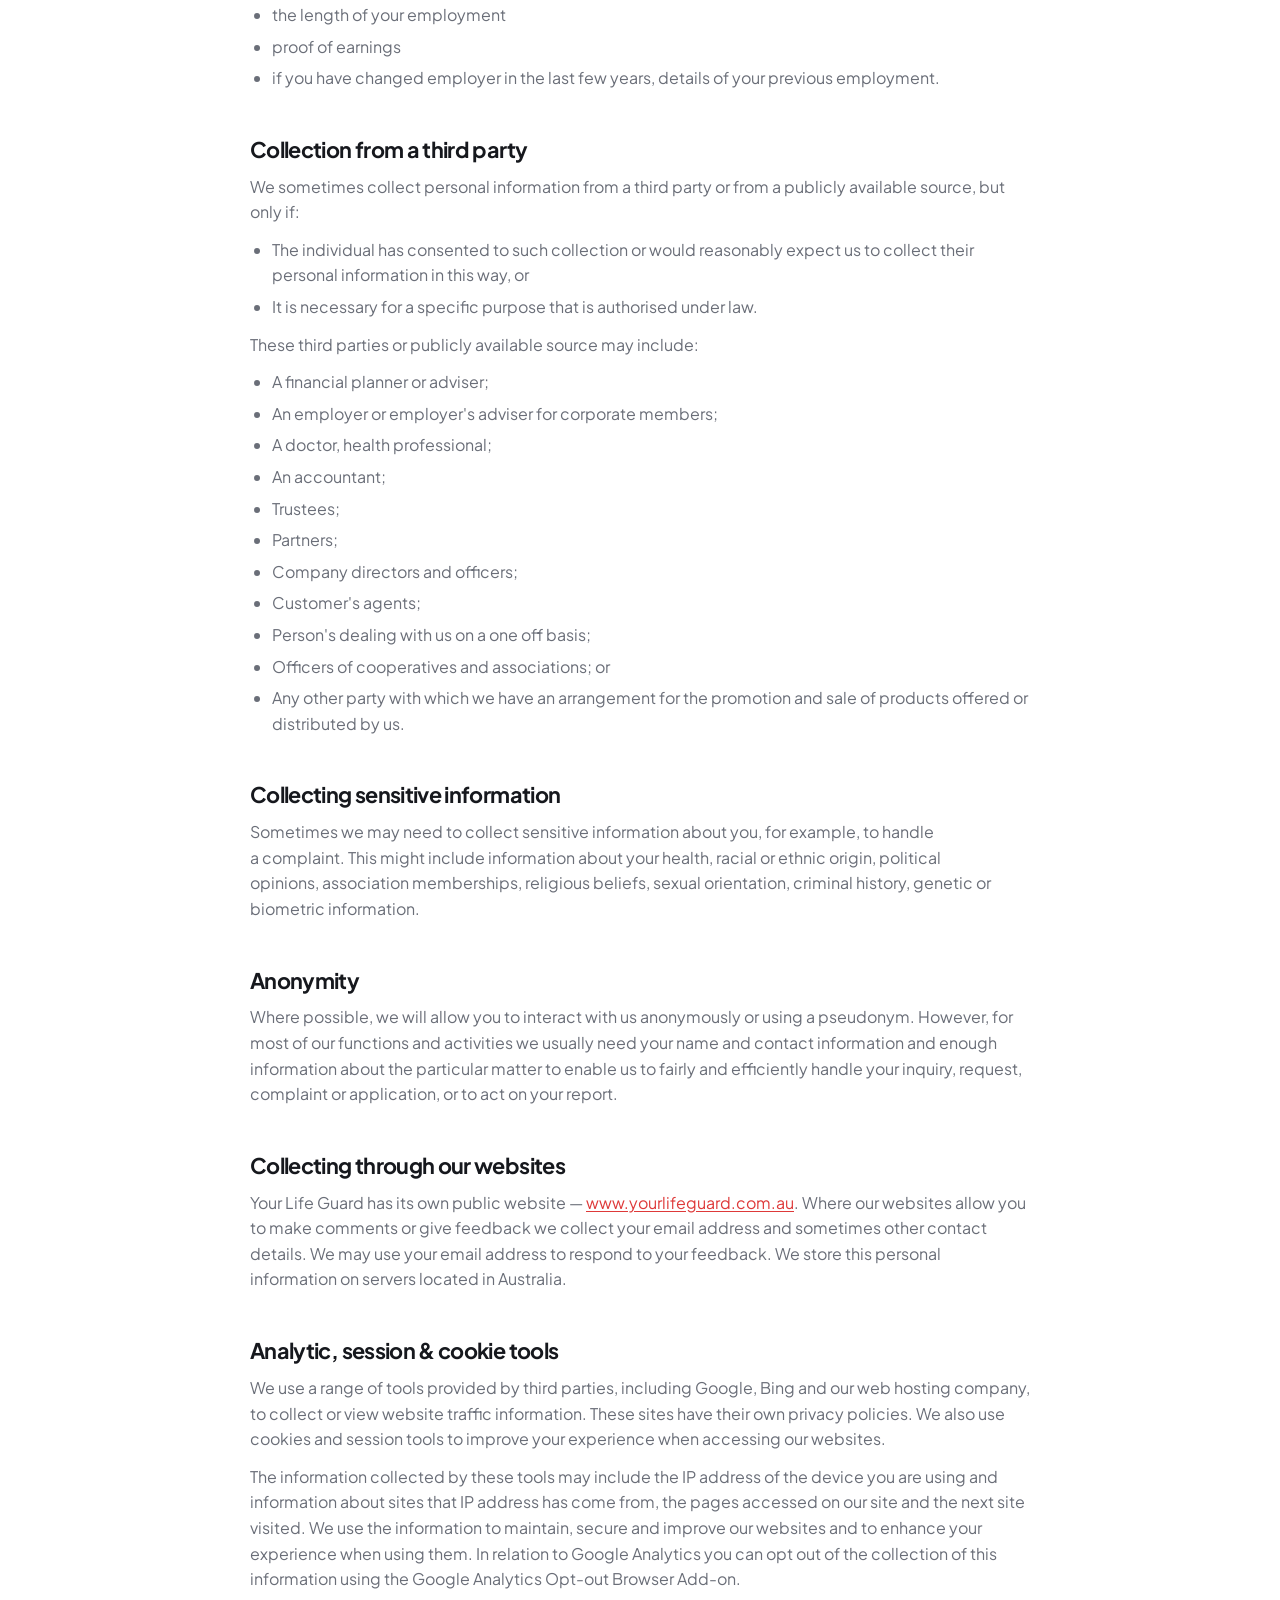
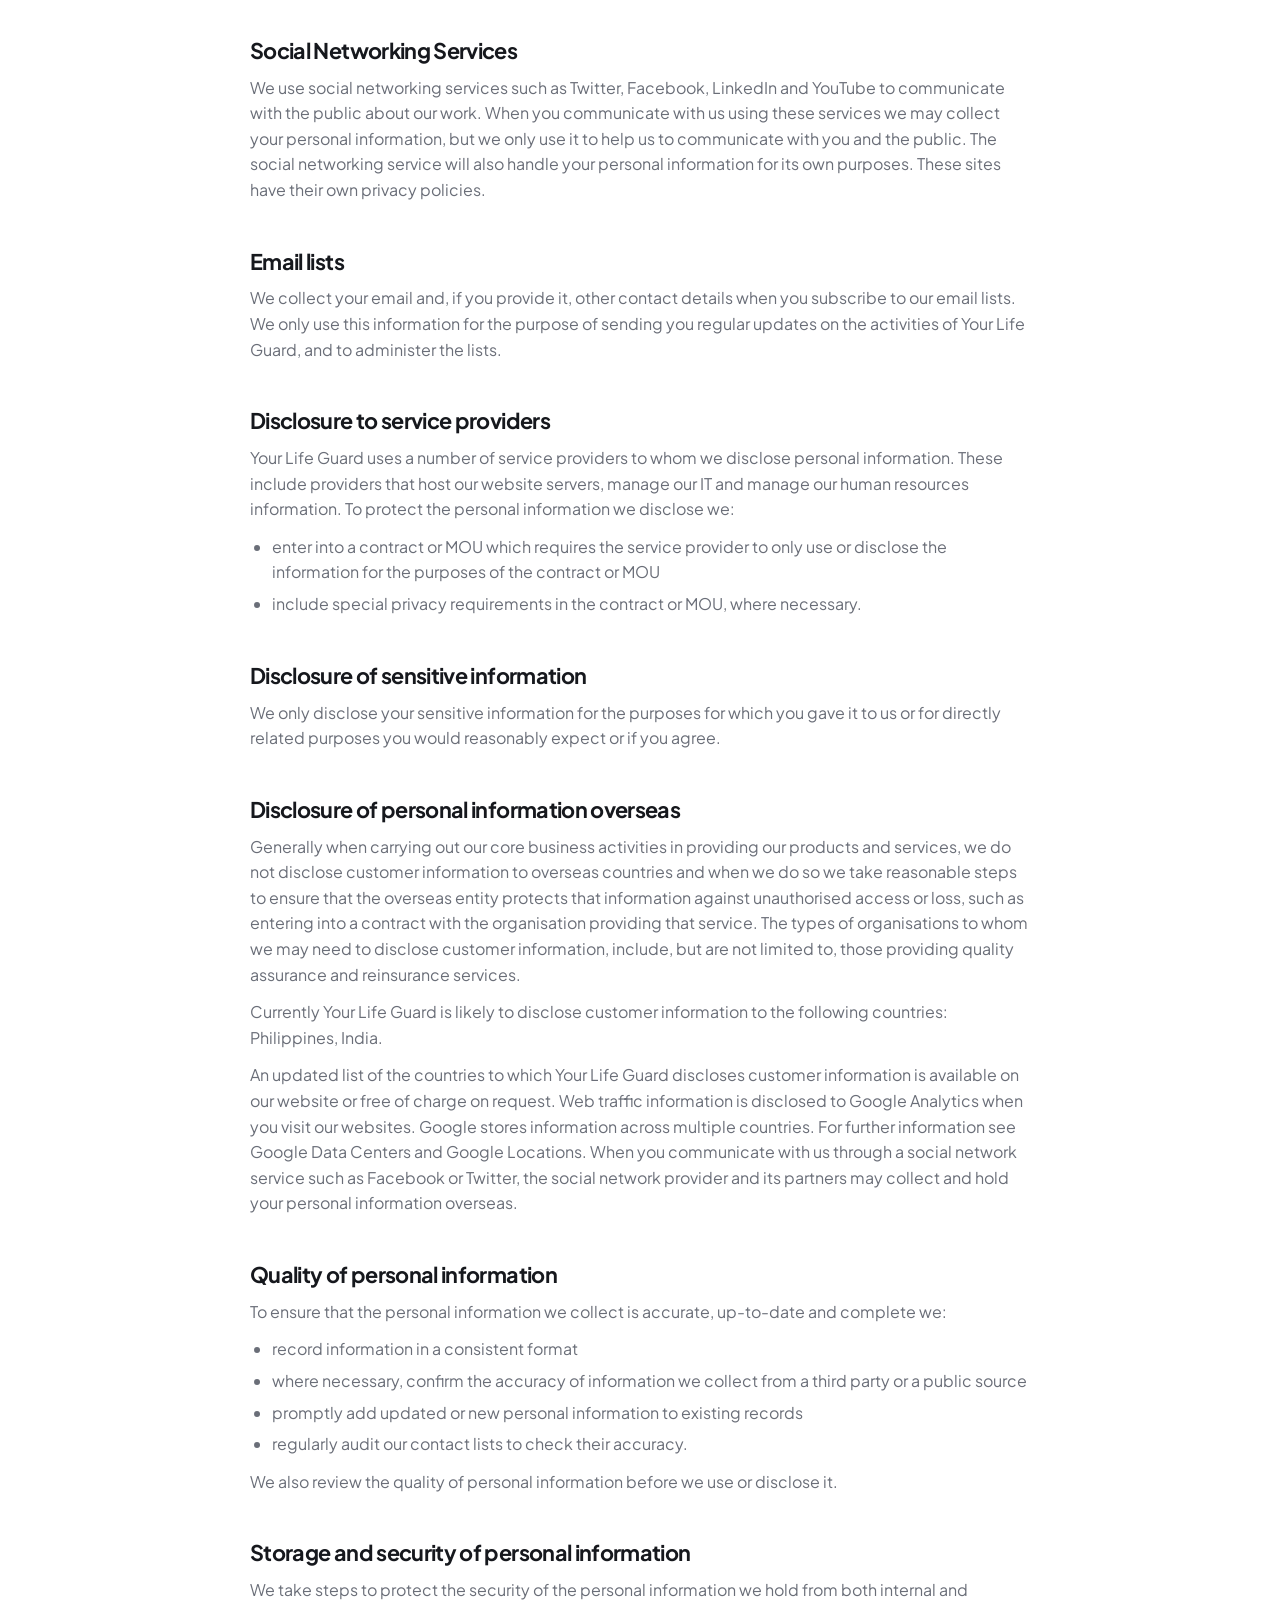
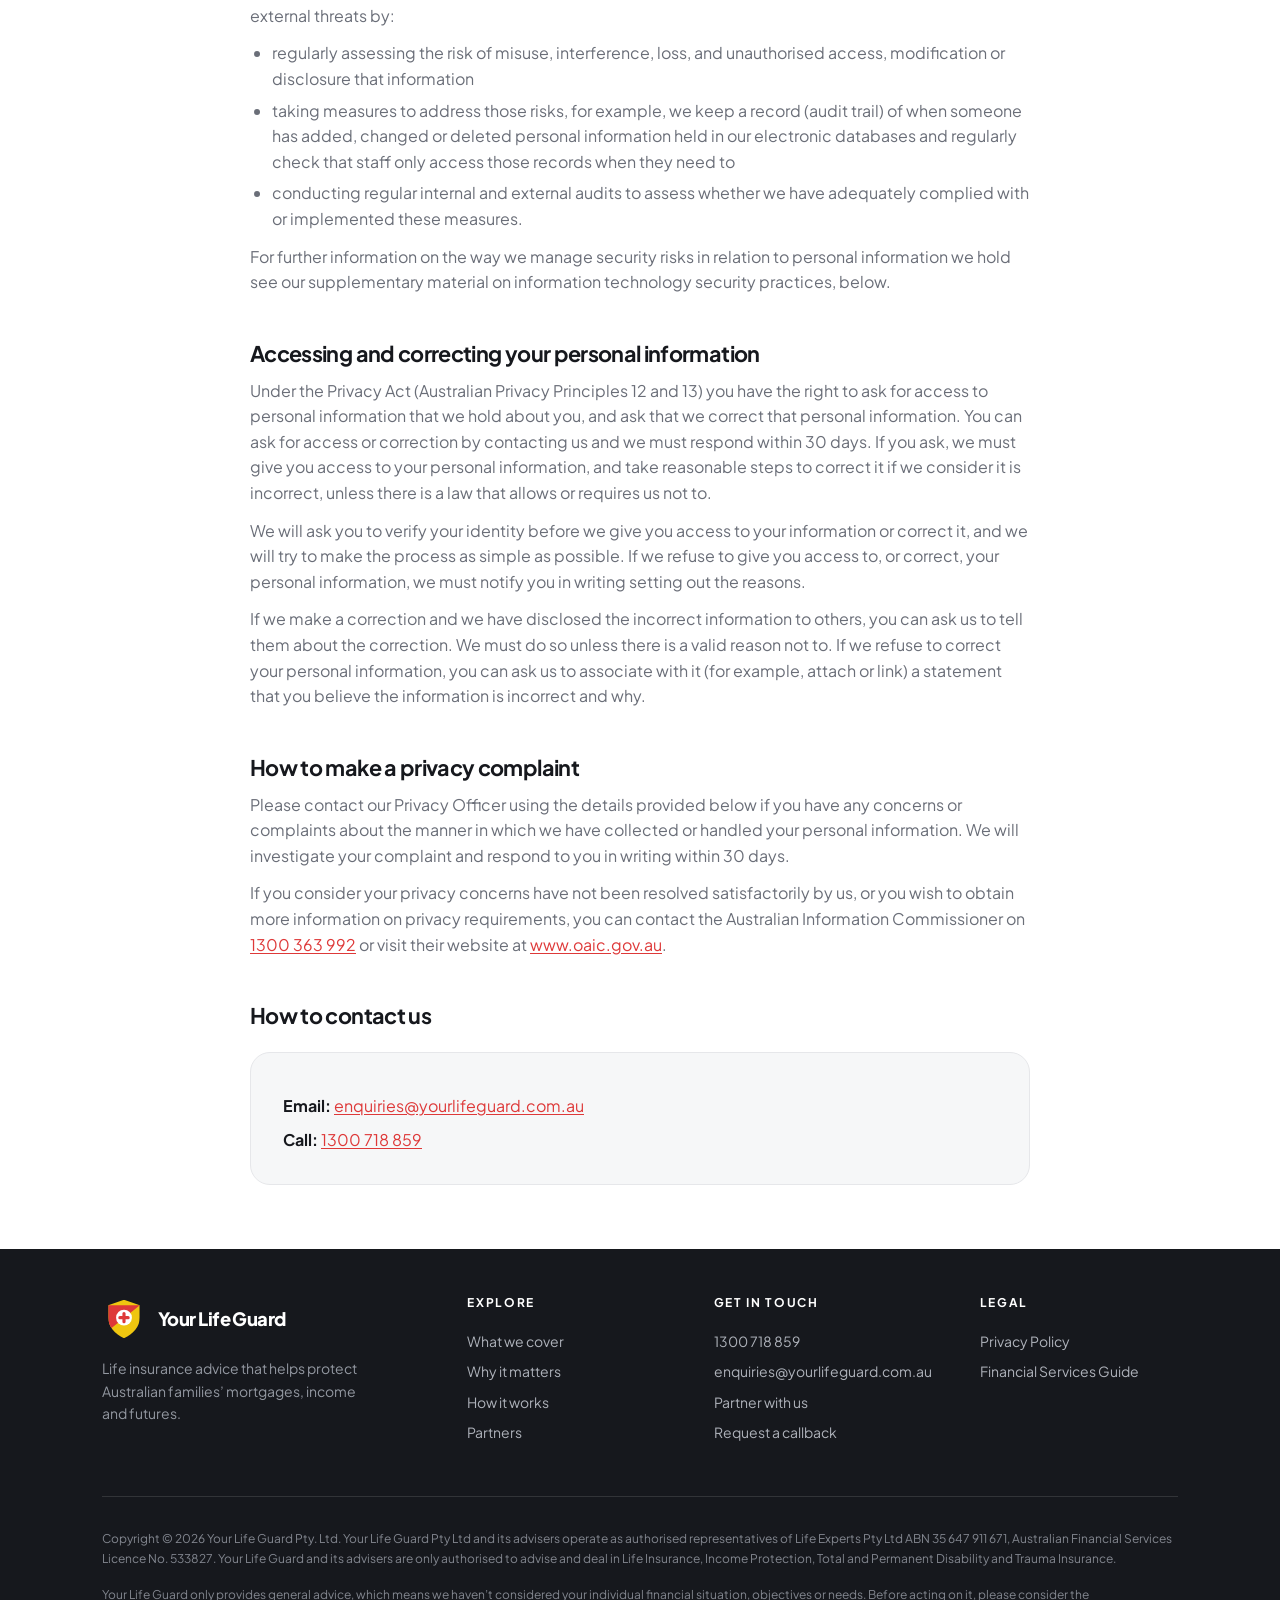
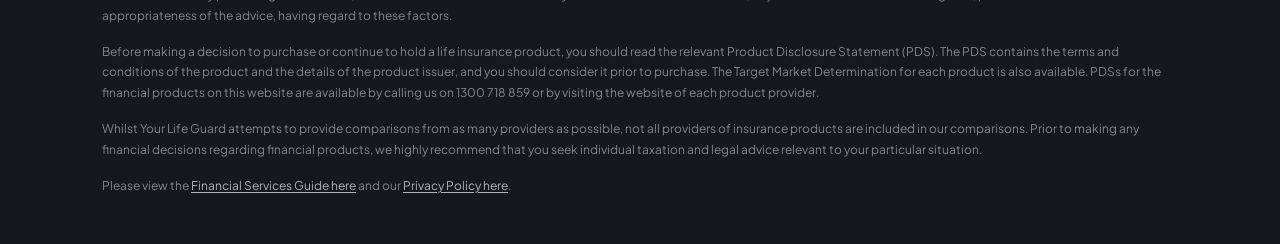
==== commit f17bffe3: "v2 — styles (tightened spacing), privacy page, full logos-lab, carrd snippet" ====
--- a/privacy-policy.html
+++ b/privacy-policy.html
@@ -1,5 +1,5 @@
 <!DOCTYPE html>
-<html lang="en-AU" data-direction="c">
+<html lang="en-AU">
 <head>
 <meta charset="UTF-8">
 <meta name="viewport" content="width=device-width,initial-scale=1">
@@ -32,12 +32,12 @@
 
 <header class="site-header">
   <div class="container nav">
-    <a class="brand" href="./" aria-label="Your Life Guard home">
+    <a class="brand" href="index.html" aria-label="Your Life Guard home">
       <span class="ylg-mark" data-logo="light"></span>
       <span class="brand-name">Your Life <span class="accent">Guard</span></span>
     </a>
     <div class="nav-cta" style="margin-left:auto;">
-      <a class="backlink" href="./">
+      <a class="backlink" href="index.html">
         <svg viewBox="0 0 24 24" width="16" height="16" fill="none" stroke="currentColor" stroke-width="2.2" stroke-linecap="round" stroke-linejoin="round"><path d="M19 12H5M11 18l-6-6 6-6"/></svg>
         Back to site
       </a>
@@ -72,46 +72,15 @@
 
   <h2>Collection of your personal information</h2>
   <p>At all times we try to only collect the information we need for the particular function or activity we are carrying out. The main way we collect personal information about you is when you give it to us, and generally comprises the following:</p>
-  <ul>
-    <li>name</li>
-    <li>address</li>
-    <li>date of birth</li>
-    <li>gender</li>
-    <li>marital status</li>
-    <li>occupation</li>
-    <li>contact details (including telephone, facsimile and email) and</li>
-    <li>financial information.</li>
-  </ul>
+  <ul><li>name</li><li>address</li><li>date of birth</li><li>gender</li><li>marital status</li><li>occupation</li><li>contact details (including telephone, facsimile and email) and</li><li>financial information.</li></ul>
   <p>Sometimes we collect a few personal details unlikely to be known to other people to help us identify you over the telephone. We may monitor and record telephone calls for training and security purposes. Depending on the product or service offered by Your Life Guard we may collect the following:</p>
-  <ul>
-    <li>the number and ages of your dependents</li>
-    <li>the length of time at your current address</li>
-    <li>your employer's name and contact details</li>
-    <li>the length of your employment</li>
-    <li>proof of earnings</li>
-    <li>if you have changed employer in the last few years, details of your previous employment.</li>
-  </ul>
+  <ul><li>the number and ages of your dependents</li><li>the length of time at your current address</li><li>your employer's name and contact details</li><li>the length of your employment</li><li>proof of earnings</li><li>if you have changed employer in the last few years, details of your previous employment.</li></ul>
 
   <h2>Collection from a third party</h2>
   <p>We sometimes collect personal information from a third party or from a publicly available source, but only if:</p>
-  <ul>
-    <li>The individual has consented to such collection or would reasonably expect us to collect their personal information in this way, or</li>
-    <li>It is necessary for a specific purpose that is authorised under law.</li>
-  </ul>
+  <ul><li>The individual has consented to such collection or would reasonably expect us to collect their personal information in this way, or</li><li>It is necessary for a specific purpose that is authorised under law.</li></ul>
   <p>These third parties or publicly available source may include:</p>
-  <ul>
-    <li>A financial planner or adviser;</li>
-    <li>An employer or employer's adviser for corporate members;</li>
-    <li>A doctor, health professional;</li>
-    <li>An accountant;</li>
-    <li>Trustees;</li>
-    <li>Partners;</li>
-    <li>Company directors and officers;</li>
-    <li>Customer's agents;</li>
-    <li>Person's dealing with us on a one off basis;</li>
-    <li>Officers of cooperatives and associations; or</li>
-    <li>Any other party with which we have an arrangement for the promotion and sale of products offered or distributed by us.</li>
-  </ul>
+  <ul><li>A financial planner or adviser;</li><li>An employer or employer's adviser for corporate members;</li><li>A doctor, health professional;</li><li>An accountant;</li><li>Trustees;</li><li>Partners;</li><li>Company directors and officers;</li><li>Customer's agents;</li><li>Person's dealing with us on a one off basis;</li><li>Officers of cooperatives and associations; or</li><li>Any other party with which we have an arrangement for the promotion and sale of products offered or distributed by us.</li></ul>
 
   <h2>Collecting sensitive information</h2>
   <p>Sometimes we may need to collect sensitive information about you, for example, to handle a complaint. This might include information about your health, racial or ethnic origin, political opinions, association memberships, religious beliefs, sexual orientation, criminal history, genetic or biometric information.</p>
@@ -134,10 +103,7 @@
 
   <h2>Disclosure to service providers</h2>
   <p>Your Life Guard uses a number of service providers to whom we disclose personal information. These include providers that host our website servers, manage our IT and manage our human resources information. To protect the personal information we disclose we:</p>
-  <ul>
-    <li>enter into a contract or MOU which requires the service provider to only use or disclose the information for the purposes of the contract or MOU</li>
-    <li>include special privacy requirements in the contract or MOU, where necessary.</li>
-  </ul>
+  <ul><li>enter into a contract or MOU which requires the service provider to only use or disclose the information for the purposes of the contract or MOU</li><li>include special privacy requirements in the contract or MOU, where necessary.</li></ul>
 
   <h2>Disclosure of sensitive information</h2>
   <p>We only disclose your sensitive information for the purposes for which you gave it to us or for directly related purposes you would reasonably expect or if you agree.</p>
@@ -149,21 +115,12 @@
 
   <h2>Quality of personal information</h2>
   <p>To ensure that the personal information we collect is accurate, up-to-date and complete we:</p>
-  <ul>
-    <li>record information in a consistent format</li>
-    <li>where necessary, confirm the accuracy of information we collect from a third party or a public source</li>
-    <li>promptly add updated or new personal information to existing records</li>
-    <li>regularly audit our contact lists to check their accuracy.</li>
-  </ul>
+  <ul><li>record information in a consistent format</li><li>where necessary, confirm the accuracy of information we collect from a third party or a public source</li><li>promptly add updated or new personal information to existing records</li><li>regularly audit our contact lists to check their accuracy.</li></ul>
   <p>We also review the quality of personal information before we use or disclose it.</p>
 
   <h2>Storage and security of personal information</h2>
   <p>We take steps to protect the security of the personal information we hold from both internal and external threats by:</p>
-  <ul>
-    <li>regularly assessing the risk of misuse, interference, loss, and unauthorised access, modification or disclosure that information</li>
-    <li>taking measures to address those risks, for example, we keep a record (audit trail) of when someone has added, changed or deleted personal information held in our electronic databases and regularly check that staff only access those records when they need to</li>
-    <li>conducting regular internal and external audits to assess whether we have adequately complied with or implemented these measures.</li>
-  </ul>
+  <ul><li>regularly assessing the risk of misuse, interference, loss, and unauthorised access, modification or disclosure that information</li><li>taking measures to address those risks, for example, we keep a record (audit trail) of when someone has added, changed or deleted personal information held in our electronic databases and regularly check that staff only access those records when they need to</li><li>conducting regular internal and external audits to assess whether we have adequately complied with or implemented these measures.</li></ul>
   <p>For further information on the way we manage security risks in relation to personal information we hold see our supplementary material on information technology security practices, below.</p>
 
   <h2>Accessing and correcting your personal information</h2>
@@ -183,19 +140,7 @@
 </section>
 </main>
 
-<footer class="site-footer">
-  <div class="container">
-    <div class="disclaimer" style="padding-top:0;">
-      <p>Copyright © 2026 Your Life Guard Pty. Ltd. Your Life Guard Pty Ltd and its advisers operate as authorised representatives of Life Experts Pty Ltd ABN 35 647 911 671 Australian Financial Service Licence No. 533827. Your Life Guard and its advisers are only authorised to advise and deal in Life Insurance, Income Protection, Total and Permanent Disability and Trauma Insurance. <a href="./">Return to the main site</a>.</p>
-    </div>
-  </div>
-</footer>
+<div id="ylg-footer"></div>
 
 <script src="logos-lab.js"></script>
-<script>
-  document.querySelectorAll('[data-logo]').forEach(function(el){
-    if (window.LogoLab) el.innerHTML = window.LogoLab.flagShield('color');
-  });
-</script>
-</body>
-</html>+<script src="footer.js"></script>
--- a/styles.css
+++ b/styles.css
@@ -1,4 +1,34 @@
-:root{--red:#DE3939;--red-hover:#C42E2E;--yellow:#FAEE38;--yellow-2:#EFC610;--ink:#16181D;--bg:#FFFFFF;--surface:#FFFFFF;--surface-2:#F6F7F8;--text:#16181D;--text-soft:#6A6E78;--line:#E6E7EA;--accent:#DE3939;--accent-hover:#C42E2E;--accent-ink:#FFFFFF;--highlight:#FAEE38;--font:"Plus Jakarta Sans",system-ui,sans-serif;--fs-display:clamp(2.4rem,5vw,3.5rem);--fs-h2:clamp(1.8rem,3.4vw,2.5rem);--fs-h3:1.35rem;--fs-lead:1.15rem;--fs-body:1rem;--fs-sm:0.875rem;--fs-xs:0.75rem;--s-1:4px;--s-2:8px;--s-3:12px;--s-4:16px;--s-5:24px;--s-6:32px;--s-7:48px;--s-8:64px;--s-9:96px;--section-y:clamp(56px,8vw,88px);--radius:14px;--radius-lg:20px;--maxw:1140px;--h-spacing:-0.03em;--shadow:0 1px 2px rgba(16,18,22,.04),0 22px 48px -30px rgba(16,18,22,.3);}
+/* ============================================================
+   YOUR LIFE GUARD — landing site
+   Design: Clear & Trusted. One type scale, one spacing scale.
+   ============================================================ */
+
+:root{
+  --red:#DE3939; --red-hover:#C42E2E;
+  --yellow:#FAEE38; --yellow-2:#EFC610; --ink:#16181D;
+
+  --bg:#FFFFFF; --surface:#FFFFFF; --surface-2:#F6F7F8;
+  --text:#16181D; --text-soft:#6A6E78; --line:#E6E7EA;
+  --accent:#DE3939; --accent-hover:#C42E2E; --accent-ink:#FFFFFF; --highlight:#FAEE38;
+  --font:"Plus Jakarta Sans",system-ui,sans-serif;
+
+  --fs-display:clamp(2.4rem,5vw,3.5rem);
+  --fs-h2:clamp(1.8rem,3.4vw,2.5rem);
+  --fs-h3:1.35rem;
+  --fs-lead:1.15rem;
+  --fs-body:1rem;
+  --fs-sm:0.875rem;
+  --fs-xs:0.75rem;
+
+  --s-1:4px; --s-2:8px; --s-3:12px; --s-4:16px;
+  --s-5:24px; --s-6:32px; --s-7:48px; --s-8:64px; --s-9:96px;
+  --section-y:clamp(36px,4.2vw,56px);
+
+  --radius:14px; --radius-lg:20px; --maxw:1140px;
+  --h-spacing:-0.03em;
+  --shadow:0 1px 2px rgba(16,18,22,.04),0 22px 48px -30px rgba(16,18,22,.3);
+}
+
 *{box-sizing:border-box;}
 html{scroll-behavior:smooth;scroll-padding-top:84px;-webkit-text-size-adjust:100%;}
 body{margin:0;background:var(--bg);color:var(--text);font-family:var(--font);font-size:var(--fs-body);line-height:1.6;font-weight:400;-webkit-font-smoothing:antialiased;}
@@ -9,10 +39,12 @@
 p{margin:0;text-wrap:pretty;}
 .container{max-width:var(--maxw);margin:0 auto;padding:0 var(--s-6);}
 section{position:relative;}
-.eyebrow{font-size:var(--fs-xs);font-weight:700;letter-spacing:.16em;text-transform:uppercase;color:var(--text-soft);display:inline-flex;align-items:center;gap:var(--s-2);}
+
+.eyebrow{font-size:var(--fs-xs);font-weight:700;letter-spacing:.16em;text-transform:uppercase;color:var(--text-soft);display:inline-flex;align-items:center;gap:var(--s-2);margin-bottom:var(--s-3);}
 .eyebrow::before{content:"";width:24px;height:2px;background:var(--accent);border-radius:2px;}
 .section-title{font-size:var(--fs-h2);}
 .lead{font-size:var(--fs-lead);color:var(--text-soft);line-height:1.55;}
+
 .btn{display:inline-flex;align-items:center;justify-content:center;gap:var(--s-2);padding:var(--s-3) var(--s-5);border-radius:999px;border:none;font-family:var(--font);font-weight:700;font-size:var(--fs-body);letter-spacing:.01em;white-space:nowrap;transition:transform .18s ease,box-shadow .25s ease,background .2s ease,color .2s ease;}
 .btn svg{width:18px;height:18px;}
 .btn-primary{background:var(--accent);color:var(--accent-ink);box-shadow:0 10px 22px -10px var(--accent);}
@@ -20,6 +52,7 @@
 .btn-ghost{background:transparent;color:var(--text);border:1.6px solid var(--line);}
 .btn-ghost:hover{border-color:var(--text);transform:translateY(-2px);}
 .btn-lg{padding:var(--s-4) var(--s-6);}
+
 .site-header{position:sticky;top:0;z-index:50;background:color-mix(in srgb,var(--bg) 84%,transparent);backdrop-filter:saturate(1.4) blur(14px);border-bottom:1px solid transparent;transition:border-color .3s,background .3s;}
 .site-header.scrolled{border-bottom-color:var(--line);}
 .nav{display:flex;align-items:center;gap:var(--s-6);height:74px;}
@@ -34,32 +67,37 @@
 .nav-phone{display:inline-flex;align-items:center;gap:var(--s-2);font-weight:700;color:var(--text);font-size:var(--fs-sm);white-space:nowrap;}
 .nav-phone svg{width:17px;height:17px;color:var(--accent);}
 .nav-toggle{display:none;background:none;border:none;color:var(--text);}
-.hero{padding:var(--s-8) 0 var(--s-7);overflow:hidden;}
-.hero-grid{display:grid;grid-template-columns:1.05fr .95fr;gap:var(--s-8);align-items:center;}
+
+.hero{padding:36px 0 var(--s-6);overflow:hidden;}
+.hero-grid{display:grid;grid-template-columns:1.05fr .95fr;gap:40px;align-items:stretch;}
 .hero h1{font-size:var(--fs-display);}
 .hero h1 .accent{color:var(--accent);}
 .hero .lead{margin-top:var(--s-5);max-width:32ch;}
-.hero-actions{display:flex;flex-wrap:wrap;gap:var(--s-3);margin-top:var(--s-7);}
-.hero-reassure{display:flex;align-items:center;gap:var(--s-2);margin-top:var(--s-5);color:var(--text-soft);font-size:var(--fs-sm);}
+.hero-actions{display:flex;flex-wrap:wrap;gap:var(--s-3);margin-top:var(--s-6);}
+.hero-reassure{display:flex;align-items:center;gap:var(--s-2);margin-top:var(--s-4);color:var(--text-soft);font-size:var(--fs-sm);}
 .hero-reassure svg{width:18px;height:18px;color:var(--accent);flex:none;}
-.hero-media{position:relative;}
-.hero-media .photo{position:relative;border-radius:var(--radius-lg);overflow:hidden;aspect-ratio:4/5;box-shadow:var(--shadow);background:var(--surface-2);}
+.hero-copy{display:flex;flex-direction:column;justify-content:center;}
+.hero-media{position:relative;display:flex;}
+.hero-media .photo{position:relative;border-radius:var(--radius-lg);overflow:hidden;width:100%;min-height:380px;box-shadow:var(--shadow);background:var(--surface-2);}
 .hero-media .photo img{width:100%;height:100%;object-fit:cover;}
+
 .block{padding:var(--section-y) 0;}
-.block-head{max-width:680px;margin-bottom:var(--s-7);}
+.block-head{max-width:680px;margin-bottom:var(--s-6);}
 .block-head.center{margin-inline:auto;text-align:center;}
 .block-head .lead{margin-top:var(--s-4);}
+
 .products{display:grid;grid-template-columns:repeat(2,1fr);gap:var(--s-5);}
 .product{background:var(--surface);border:1px solid var(--line);border-radius:var(--radius-lg);padding:var(--s-6);transition:transform .25s ease,box-shadow .25s ease,border-color .25s;}
 .product:hover{transform:translateY(-4px);box-shadow:var(--shadow);border-color:transparent;}
-.product .pico{width:52px;height:52px;border-radius:var(--radius);display:grid;place-items:center;background:color-mix(in srgb,var(--accent) 12%,transparent);color:var(--accent);margin-bottom:var(--s-5);}
+.product .pico{width:52px;height:52px;border-radius:var(--radius);display:grid;place-items:center;background:color-mix(in srgb,var(--accent) 12%,transparent);color:var(--accent);margin-bottom:var(--s-4);}
 .product .pico svg{width:28px;height:28px;}
-.product h3{font-size:var(--fs-h3);margin-bottom:var(--s-3);}
+.product h3{font-size:var(--fs-h3);margin-bottom:var(--s-2);}
 .product p{color:var(--text-soft);}
 .super-note{margin-top:var(--s-5);display:flex;gap:var(--s-4);align-items:center;background:color-mix(in srgb,var(--highlight) 28%,var(--surface));border:1px solid var(--line);border-radius:var(--radius);padding:var(--s-5) var(--s-6);}
 .super-note .ico{width:46px;height:46px;border-radius:var(--radius);background:var(--ink);color:var(--yellow);display:grid;place-items:center;flex:none;}
 .super-note .ico svg{width:24px;height:24px;}
 .super-note strong{color:var(--text);}
+
 .reality{background:var(--ink);color:#E9EAEC;}
 .reality .section-title,.reality h3{color:#FFFFFF;}
 .reality .eyebrow{color:var(--yellow);}
@@ -70,19 +108,22 @@
 .reality-card .big{font-size:var(--fs-display);font-weight:700;color:var(--yellow);line-height:1;letter-spacing:var(--h-spacing);}
 .reality-card p{margin-top:var(--s-4);color:#C7CAD1;}
 .reality-card .src{margin-top:var(--s-4);font-size:var(--fs-xs);color:#82868F;letter-spacing:.02em;}
+
 .steps{display:grid;grid-template-columns:repeat(4,1fr);gap:var(--s-5);counter-reset:step;}
-.step::before{counter-increment:step;content:counter(step,decimal-leading-zero);font-weight:700;font-size:var(--fs-body);color:var(--accent);display:inline-grid;place-items:center;width:48px;height:48px;border-radius:50%;border:2px solid var(--accent);margin-bottom:var(--s-4);}
+.step::before{counter-increment:step;content:counter(step,decimal-leading-zero);font-weight:700;font-size:var(--fs-body);color:var(--accent);display:inline-grid;place-items:center;width:48px;height:48px;border-radius:50%;border:2px solid var(--accent);margin-bottom:var(--s-3);}
 .step h3{font-size:var(--fs-h3);margin-bottom:var(--s-2);}
 .step p{color:var(--text-soft);}
+
 .partners{background:var(--surface-2);}
 .partner-models{display:grid;grid-template-columns:repeat(3,1fr);gap:var(--s-4);}
 .pmodel{background:var(--surface);border:1px solid var(--line);border-radius:var(--radius);padding:var(--s-6);}
 .pmodel h3{font-size:var(--fs-h3);margin-bottom:var(--s-2);}
 .pmodel p{font-size:var(--fs-sm);color:var(--text-soft);}
-.partner-cta{margin-top:var(--s-7);display:flex;flex-wrap:wrap;align-items:center;gap:var(--s-5);justify-content:space-between;background:var(--ink);color:#fff;border-radius:var(--radius-lg);padding:var(--s-7);}
+.partner-cta{margin-top:var(--s-6);display:flex;flex-wrap:wrap;align-items:center;gap:var(--s-5);justify-content:space-between;background:var(--ink);color:#fff;border-radius:var(--radius-lg);padding:var(--s-7);}
 .partner-cta h3{color:#fff;font-size:var(--fs-h3);max-width:24ch;}
 .partner-cta .lead{color:#B9BCC4;margin-top:var(--s-2);max-width:48ch;}
 .partner-cta .soon{font-size:var(--fs-xs);letter-spacing:.12em;text-transform:uppercase;color:var(--yellow);font-weight:700;display:block;margin-bottom:var(--s-3);}
+
 .contact{padding:var(--section-y) 0;}
 .contact-grid{display:grid;grid-template-columns:.9fr 1.1fr;gap:var(--s-8);align-items:start;}
 .contact-aside h2{font-size:var(--fs-h2);}
@@ -104,14 +145,9 @@
 .segmented button{flex:1;border:none;background:transparent;padding:var(--s-3);border-radius:10px;font-weight:700;font-size:var(--fs-sm);color:var(--text-soft);transition:all .2s;}
 .segmented button[aria-pressed="true"]{background:var(--accent);color:var(--accent-ink);}
 .form-note{font-size:var(--fs-xs);color:var(--text-soft);margin-top:var(--s-3);line-height:1.5;}
-.form-success{display:none;text-align:center;padding:var(--s-6) var(--s-3);}
-.form-success.show{display:block;}
-.form-success .tick{width:62px;height:62px;border-radius:50%;background:color-mix(in srgb,var(--accent) 14%,transparent);color:var(--accent);display:grid;place-items:center;margin:0 auto var(--s-4);}
-.form-success .tick svg{width:30px;height:30px;}
-.form-success h3{font-size:var(--fs-h3);margin-bottom:var(--s-2);}
-.form-success p{color:var(--text-soft);}
-.site-footer{background:var(--ink);color:#CBCDD3;padding:var(--s-8) 0 var(--s-7);}
-.footer-top{display:grid;grid-template-columns:1.4fr 1fr 1fr;gap:var(--s-7);padding-bottom:var(--s-7);border-bottom:1px solid rgba(255,255,255,.12);}
+
+.site-footer{background:var(--ink);color:#CBCDD3;padding:48px 0 var(--s-7);}
+.footer-top{display:grid;grid-template-columns:1.6fr 1fr 1fr 1fr;gap:var(--s-7);padding-bottom:var(--s-7);border-bottom:1px solid rgba(255,255,255,.12);}
 .footer-brand .brand-name{color:#fff;}
 .footer-brand .ylg-mark{width:44px;height:44px;}
 .footer-brand p{margin-top:var(--s-4);color:#9398A1;font-size:var(--fs-sm);max-width:34ch;}
@@ -120,14 +156,19 @@
 .footer-col a:hover{color:#fff;}
 .disclaimer{padding-top:var(--s-6);}
 .disclaimer p{font-size:var(--fs-xs);line-height:1.7;color:#82868F;}
+.disclaimer p + p{margin-top:var(--s-4);}
 .disclaimer a{color:#AEB2BA;text-decoration:underline;text-underline-offset:2px;}
 .disclaimer a:hover{color:#fff;}
+
 .reveal{opacity:0;transform:translateY(20px);transition:opacity .7s cubic-bezier(.16,1,.3,1),transform .7s cubic-bezier(.16,1,.3,1);}
 .reveal.in{opacity:1;transform:none;}
 @media (prefers-reduced-motion:reduce){.reveal{opacity:1;transform:none;transition:none;}html{scroll-behavior:auto;}}
+
 @media (max-width:980px){
-  .hero-grid{grid-template-columns:1fr;gap:var(--s-7);}
-  .hero-media{max-width:440px;}
+  .hero{padding:28px 0 var(--s-6);}
+  .hero-grid{grid-template-columns:1fr;gap:var(--s-6);}
+  .hero-media{max-width:520px;width:100%;}
+  .hero-media .photo{min-height:0;aspect-ratio:16/10;}
   .contact-grid{grid-template-columns:1fr;gap:var(--s-7);}
   .reality-grid,.partner-models,.steps{grid-template-columns:repeat(2,1fr);}
   .footer-top{grid-template-columns:1fr 1fr;}
@@ -137,6 +178,11 @@
   .nav-links{display:none;}
   .nav-toggle{display:inline-grid;place-items:center;margin-left:auto;}
   .nav-cta .nav-phone span{display:none;}
+  .hero{padding:20px 0 var(--s-5);}
+  .hero h1{font-size:clamp(2rem,8vw,2.6rem);}
+  .hero-actions{margin-top:var(--s-5);}
+  .hero-media .photo{aspect-ratio:3/2;}
+  .block-head{margin-bottom:var(--s-5);}
   .products,.reality-grid,.partner-models,.steps,.field-row{grid-template-columns:1fr;}
   .footer-top{grid-template-columns:1fr;}
   .partner-cta{flex-direction:column;align-items:flex-start;}
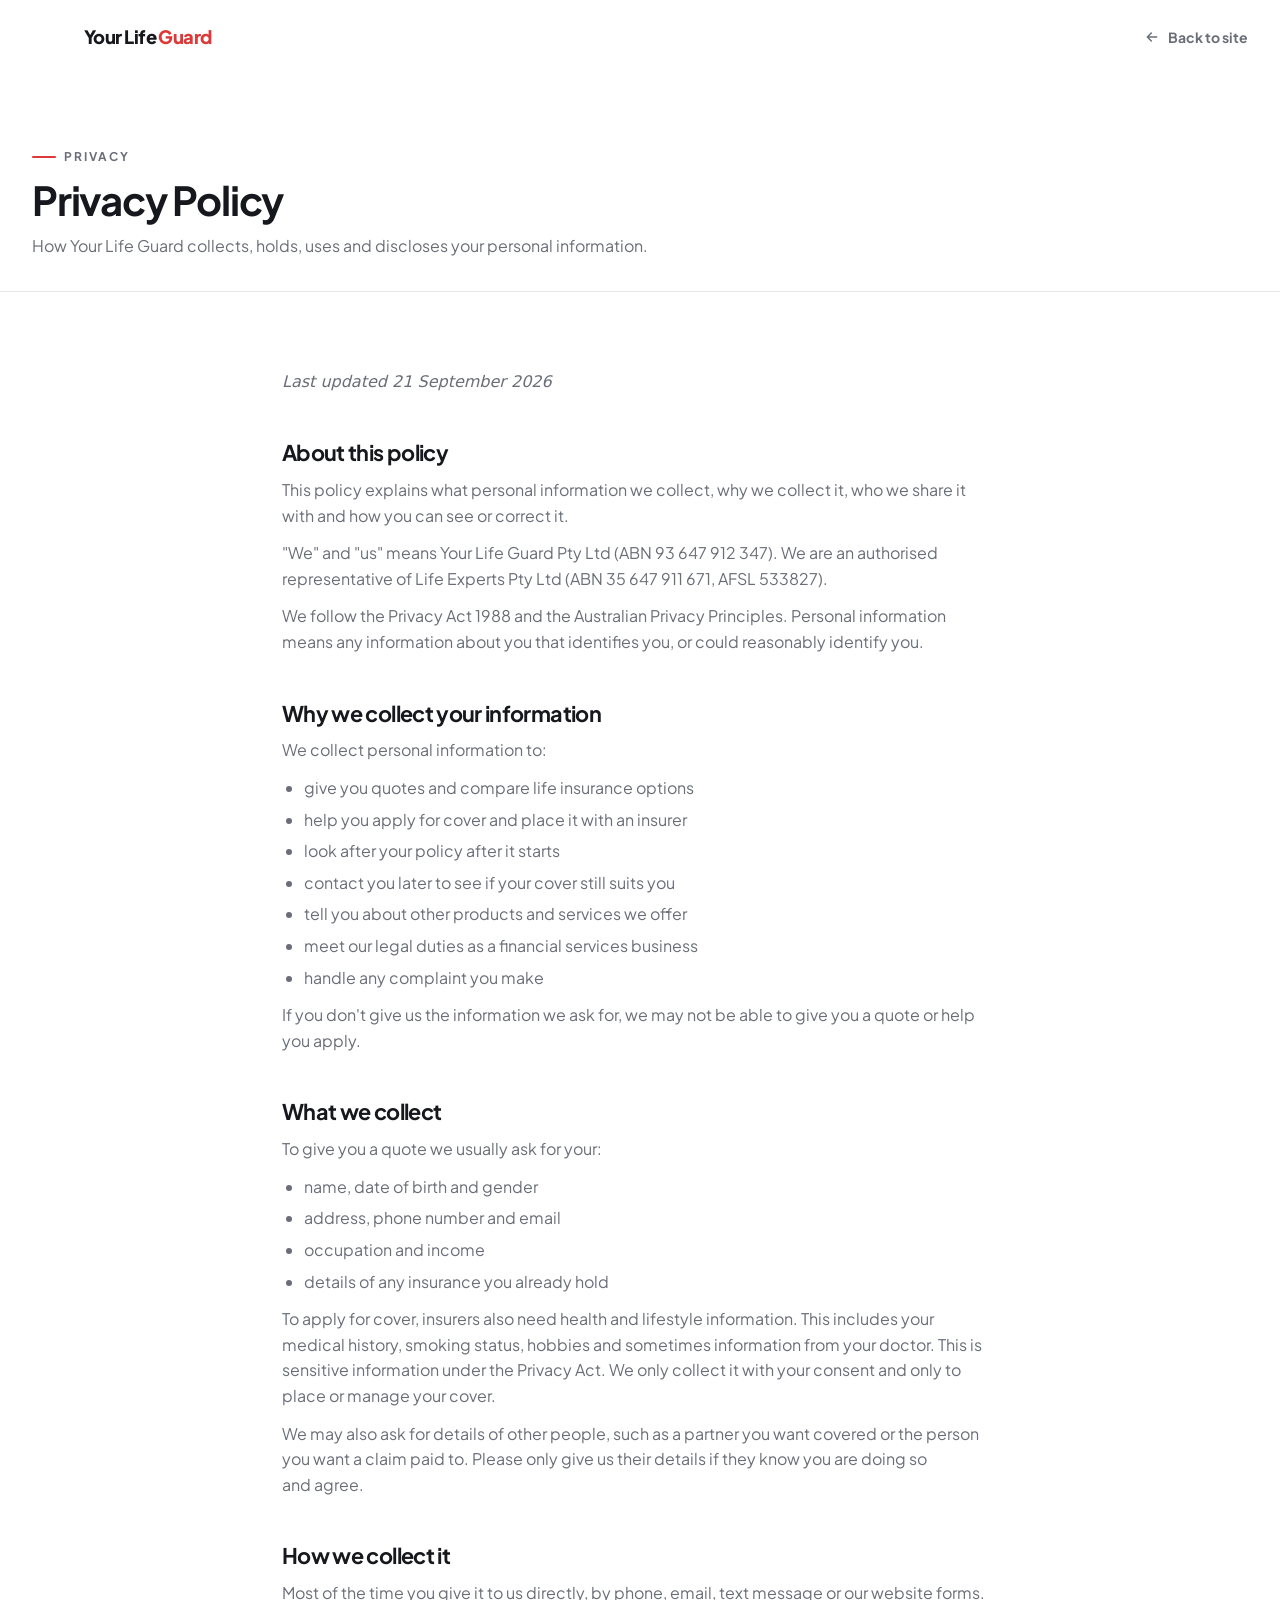
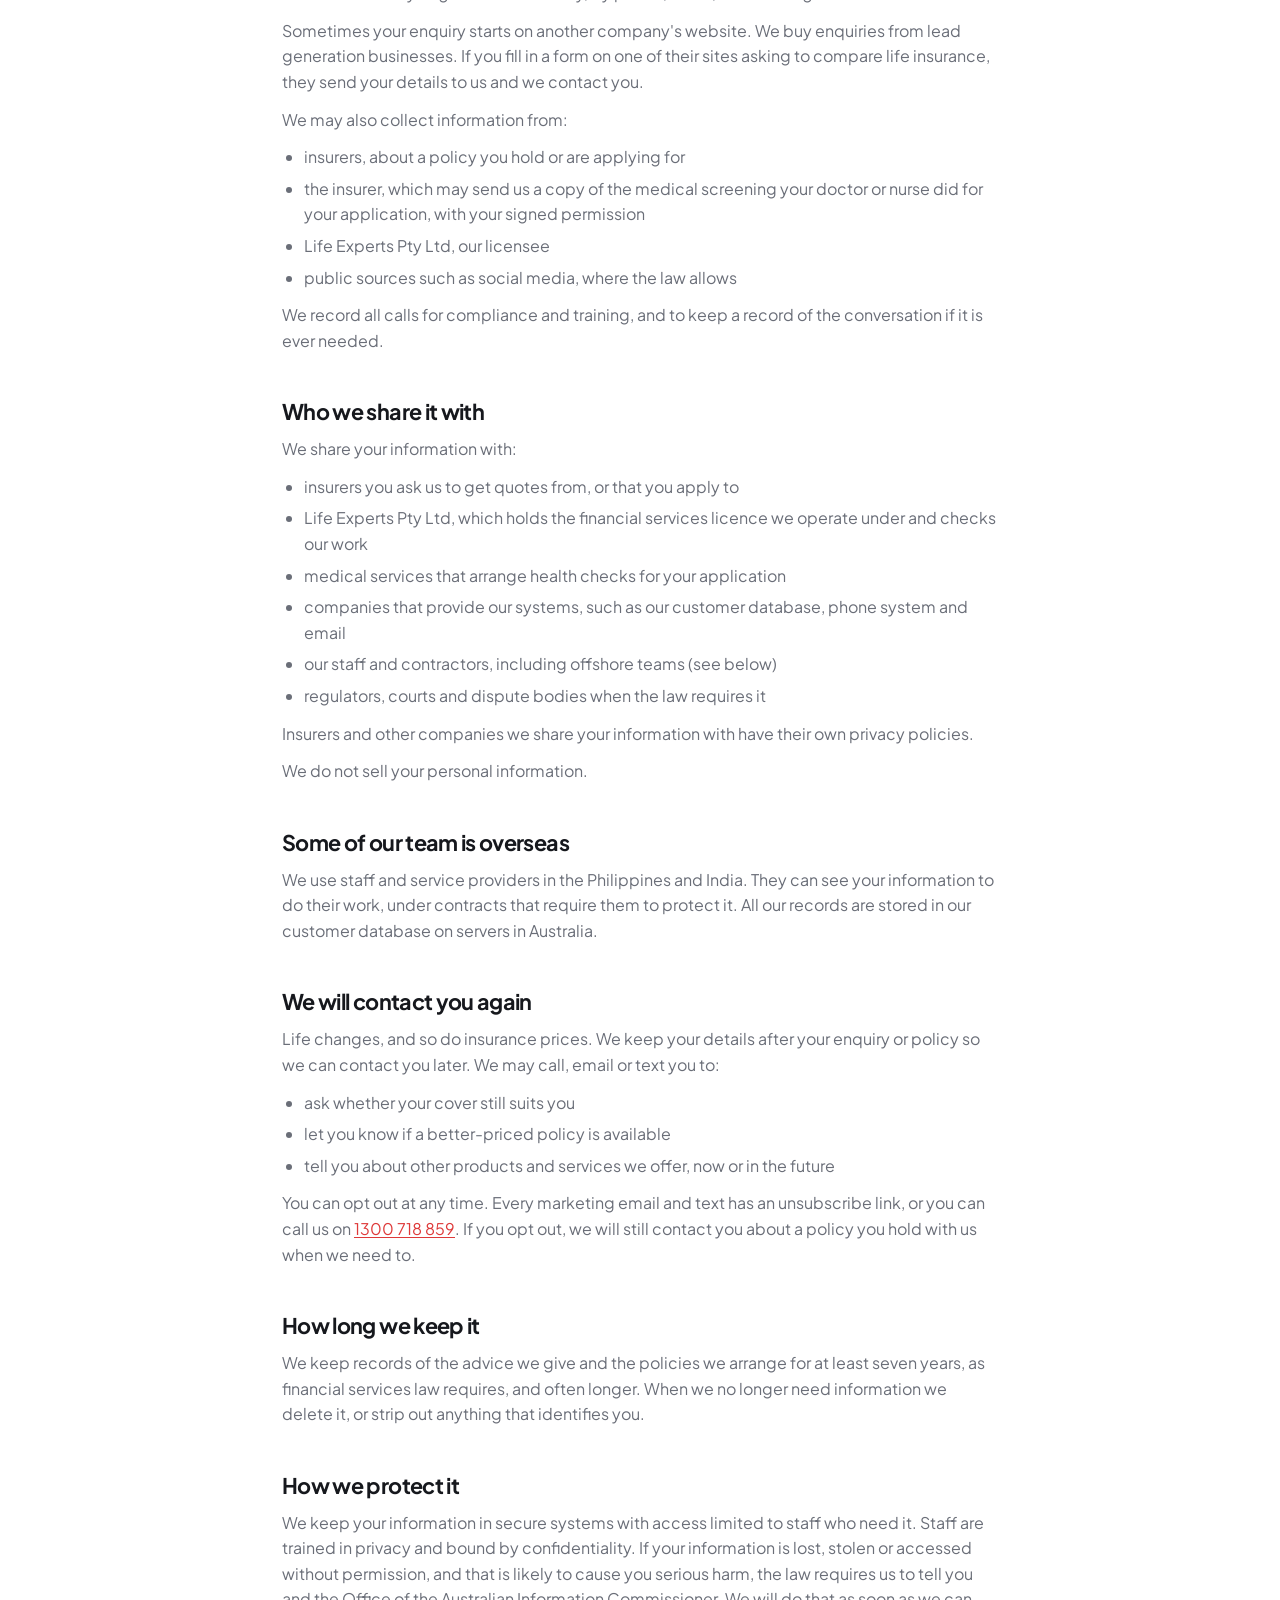
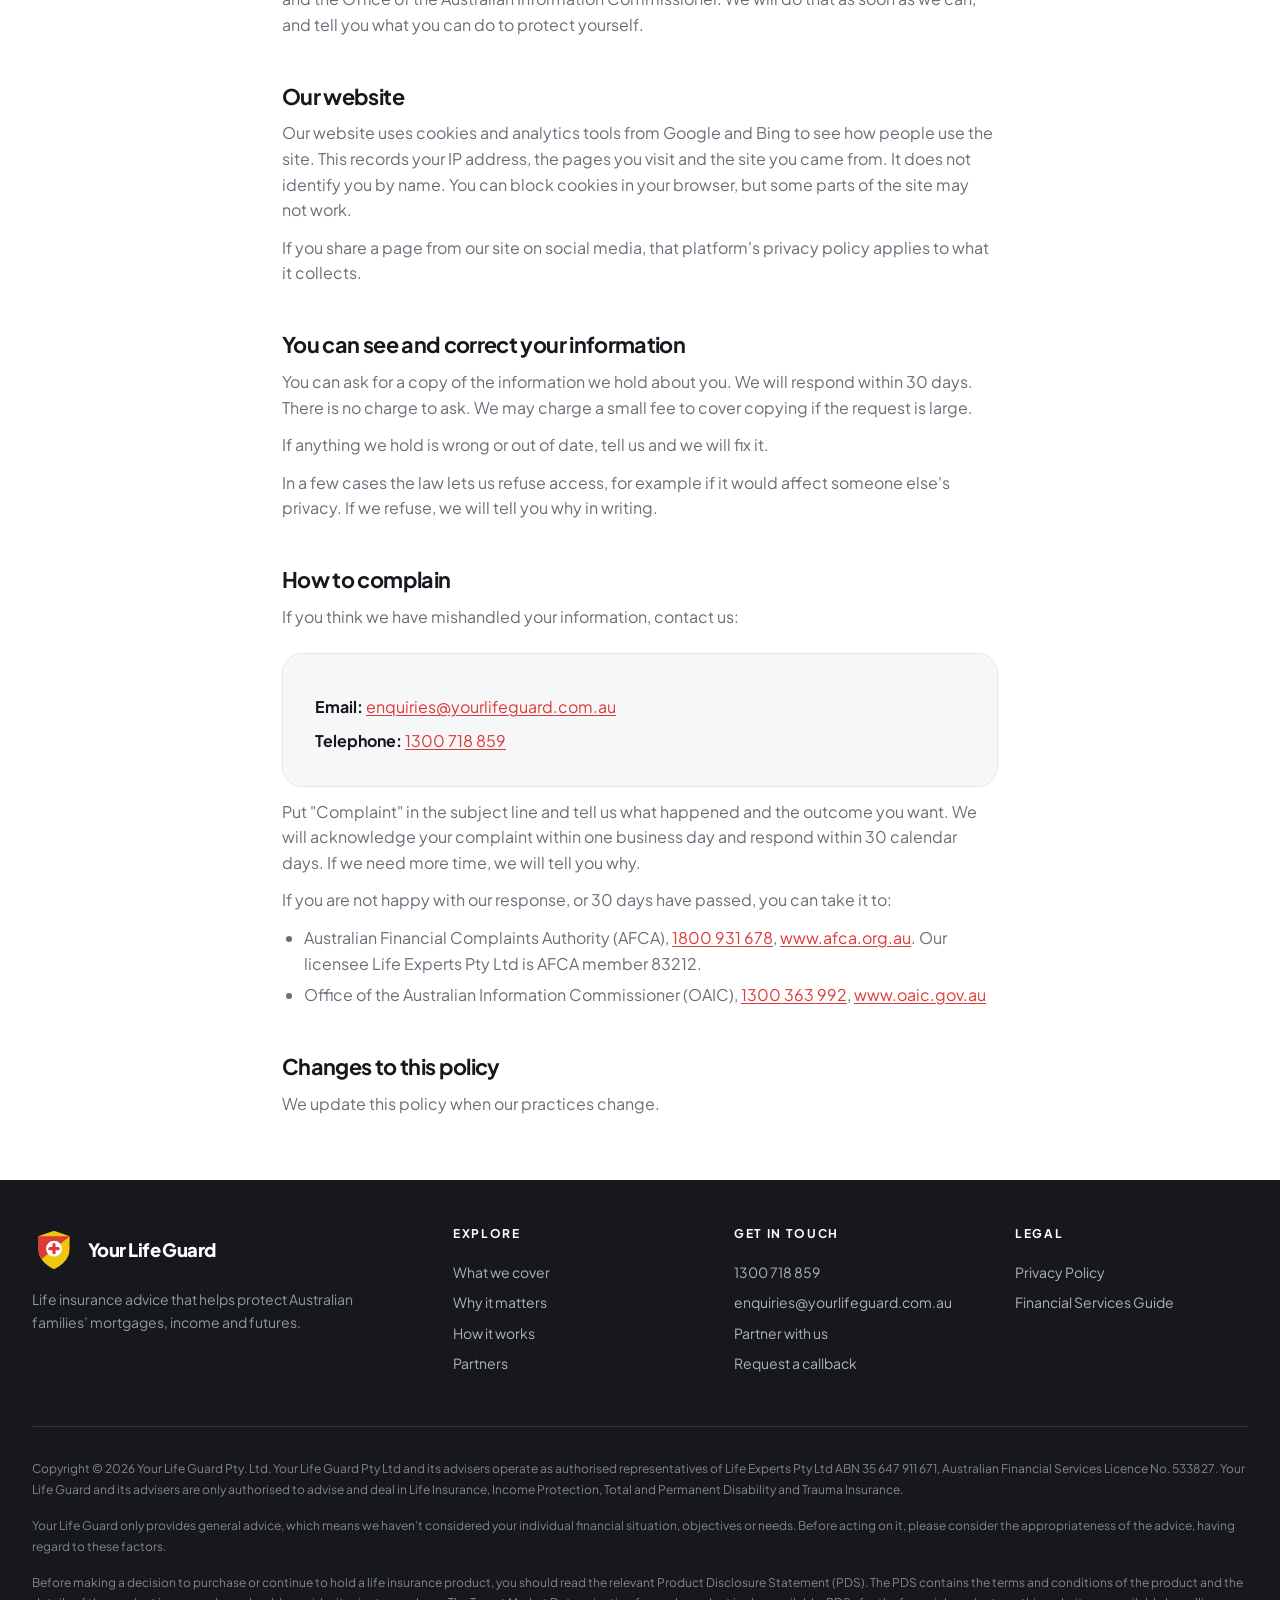
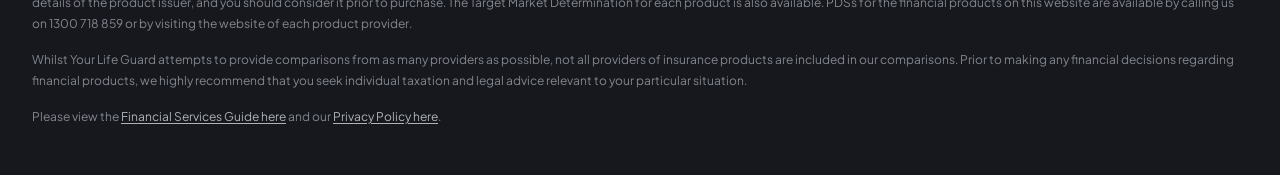
==== commit 8e51fb27: "Replace privacy policy with plain-English version (21 Sep 2026); keep side gutter on phones Updated " ====
--- a/privacy-policy.html
+++ b/privacy-policy.html
@@ -15,7 +15,7 @@
   .legal-hero .eyebrow{margin-bottom:var(--s-3);}
   .legal-hero h1{font-size:var(--fs-h2);}
   .legal-hero p{color:var(--text-soft);margin-top:var(--s-3);max-width:60ch;}
-  .legal{max-width:780px;padding:var(--s-8) 0;}
+  .legal{max-width:780px;padding-top:var(--s-8);padding-bottom:var(--s-8);}
   .legal h2{font-size:var(--fs-h3);margin:var(--s-7) 0 var(--s-3);}
   .legal h2:first-child{margin-top:0;}
   .legal p{color:var(--text-soft);margin-top:var(--s-3);}
@@ -55,88 +55,104 @@
 </section>
 
 <section class="container legal">
+  <p><em>Last updated 21 September 2026</em></p>
+
   <h2>About this policy</h2>
-  <p>The Privacy Act 1988 requires entities bound by the Australian Privacy Principles to have a privacy policy. This privacy policy outlines the personal information handling practices of Your Life Guard. This policy is written in simple language. The specific legal obligations of Your Life Guard when collecting and handling your personal information are outlined in the Privacy Act 1988 and in particular in the Australian Privacy Principles found in that Act. We will update this privacy policy when our information handling practices change. Updates will be publicised on our website and through our email lists.</p>
+  <p>This policy explains what personal information we collect, why we collect it, who we share it with and how you can see or correct it.</p>
+  <p>"We" and "us" means Your Life Guard Pty Ltd (ABN 93 647 912 347). We are an authorised representative of Life Experts Pty Ltd (ABN 35 647 911 671, AFSL 533827).</p>
+  <p>We follow the Privacy Act 1988 and the Australian Privacy Principles. Personal information means any information about you that identifies you, or could reasonably identify you.</p>
 
-  <h2>Overview</h2>
-  <p>We collect, hold, use and disclose personal information to carry out functions or activities under the Australian Information Commissioner Act 2010 (AIC Act), the Privacy Act 1988 (Privacy Act) and the Freedom of Information Act 1982 (FOI Act).</p>
-  <p>These functions and activities include:</p>
+  <h2>Why we collect your information</h2>
+  <p>We collect personal information to:</p>
   <ul>
-    <li>you enquire about or seek a quotation for a product or service offered by our participating providers;</li>
-    <li>you apply for or purchase a product offered by a Your Life Guard business and or our participating providers;</li>
-    <li>you contact us by telephone, via mail, email or online;</li>
-    <li>you visit our website (including when you request a quote);</li>
-    <li>we supply any other products or services to you; or</li>
-    <li>you enter into any trade promotions, competitions, specials or other offers with Your Life Guard or its direct partners.</li>
+    <li>give you quotes and compare life insurance options</li>
+    <li>help you apply for cover and place it with an insurer</li>
+    <li>look after your policy after it starts</li>
+    <li>contact you later to see if your cover still suits you</li>
+    <li>tell you about other products and services we offer</li>
+    <li>meet our legal duties as a financial services business</li>
+    <li>handle any complaint you make</li>
+  </ul>
+  <p>If you don't give us the information we ask for, we may not be able to give you a quote or help you apply.</p>
+
+  <h2>What we collect</h2>
+  <p>To give you a quote we usually ask for your:</p>
+  <ul>
+    <li>name, date of birth and gender</li>
+    <li>address, phone number and email</li>
+    <li>occupation and income</li>
+    <li>details of any insurance you already hold</li>
+  </ul>
+  <p>To apply for cover, insurers also need health and lifestyle information. This includes your medical history, smoking status, hobbies and sometimes information from your doctor. This is sensitive information under the Privacy Act. We only collect it with your consent and only to place or manage your cover.</p>
+  <p>We may also ask for details of other people, such as a partner you want covered or the person you want a claim paid to. Please only give us their details if they know you are doing so and agree.</p>
+
+  <h2>How we collect it</h2>
+  <p>Most of the time you give it to us directly, by phone, email, text message or our website forms.</p>
+  <p>Sometimes your enquiry starts on another company's website. We buy enquiries from lead generation businesses. If you fill in a form on one of their sites asking to compare life insurance, they send your details to us and we contact you.</p>
+  <p>We may also collect information from:</p>
+  <ul>
+    <li>insurers, about a policy you hold or are applying for</li>
+    <li>the insurer, which may send us a copy of the medical screening your doctor or nurse did for your application, with your signed permission</li>
+    <li>Life Experts Pty Ltd, our licensee</li>
+    <li>public sources such as social media, where the law allows</li>
+  </ul>
+  <p>We record all calls for compliance and training, and to keep a record of the conversation if it is ever needed.</p>
+
+  <h2>Who we share it with</h2>
+  <p>We share your information with:</p>
+  <ul>
+    <li>insurers you ask us to get quotes from, or that you apply to</li>
+    <li>Life Experts Pty Ltd, which holds the financial services licence we operate under and checks our work</li>
+    <li>medical services that arrange health checks for your application</li>
+    <li>companies that provide our systems, such as our customer database, phone system and email</li>
+    <li>our staff and contractors, including offshore teams (see below)</li>
+    <li>regulators, courts and dispute bodies when the law requires it</li>
+  </ul>
+  <p>Insurers and other companies we share your information with have their own privacy policies.</p>
+  <p>We do not sell your personal information.</p>
+
+  <h2>Some of our team is overseas</h2>
+  <p>We use staff and service providers in the Philippines and India. They can see your information to do their work, under contracts that require them to protect it. All our records are stored in our customer database on servers in Australia.</p>
+
+  <h2>We will contact you again</h2>
+  <p>Life changes, and so do insurance prices. We keep your details after your enquiry or policy so we can contact you later. We may call, email or text you to:</p>
+  <ul>
+    <li>ask whether your cover still suits you</li>
+    <li>let you know if a better-priced policy is available</li>
+    <li>tell you about other products and services we offer, now or in the future</li>
+  </ul>
+  <p>You can opt out at any time. Every marketing email and text has an unsubscribe link, or you can call us on <a href="tel:1300718859">1300 718 859</a>. If you opt out, we will still contact you about a policy you hold with us when we need to.</p>
+
+  <h2>How long we keep it</h2>
+  <p>We keep records of the advice we give and the policies we arrange for at least seven years, as financial services law requires, and often longer. When we no longer need information we delete it, or strip out anything that identifies you.</p>
+
+  <h2>How we protect it</h2>
+  <p>We keep your information in secure systems with access limited to staff who need it. Staff are trained in privacy and bound by confidentiality. If your information is lost, stolen or accessed without permission, and that is likely to cause you serious harm, the law requires us to tell you and the Office of the Australian Information Commissioner. We will do that as soon as we can, and tell you what you can do to protect yourself.</p>
+
+  <h2>Our website</h2>
+  <p>Our website uses cookies and analytics tools from Google and Bing to see how people use the site. This records your IP address, the pages you visit and the site you came from. It does not identify you by name. You can block cookies in your browser, but some parts of the site may not work.</p>
+  <p>If you share a page from our site on social media, that platform's privacy policy applies to what it collects.</p>
+
+  <h2>You can see and correct your information</h2>
+  <p>You can ask for a copy of the information we hold about you. We will respond within 30 days. There is no charge to ask. We may charge a small fee to cover copying if the request is large.</p>
+  <p>If anything we hold is wrong or out of date, tell us and we will fix it.</p>
+  <p>In a few cases the law lets us refuse access, for example if it would affect someone else's privacy. If we refuse, we will tell you why in writing.</p>
+
+  <h2>How to complain</h2>
+  <p>If you think we have mishandled your information, contact us:</p>
+  <div class="contact-block">
+    <p><strong>Email:</strong> <a href="mailto:enquiries@yourlifeguard.com.au">enquiries@yourlifeguard.com.au</a></p>
+    <p><strong>Telephone:</strong> <a href="tel:1300718859">1300 718 859</a></p>
+  </div>
+  <p>Put "Complaint" in the subject line and tell us what happened and the outcome you want. We will acknowledge your complaint within one business day and respond within 30 calendar days. If we need more time, we will tell you why.</p>
+  <p>If you are not happy with our response, or 30 days have passed, you can take it to:</p>
+  <ul>
+    <li>Australian Financial Complaints Authority (AFCA), <a href="tel:1800931678">1800 931 678</a>, <a href="https://www.afca.org.au" target="_blank" rel="noopener">www.afca.org.au</a>. Our licensee Life Experts Pty Ltd is AFCA member 83212.</li>
+    <li>Office of the Australian Information Commissioner (OAIC), <a href="tel:1300363992">1300 363 992</a>, <a href="https://www.oaic.gov.au" target="_blank" rel="noopener">www.oaic.gov.au</a></li>
   </ul>
 
-  <h2>Collection of your personal information</h2>
-  <p>At all times we try to only collect the information we need for the particular function or activity we are carrying out. The main way we collect personal information about you is when you give it to us, and generally comprises the following:</p>
-  <ul><li>name</li><li>address</li><li>date of birth</li><li>gender</li><li>marital status</li><li>occupation</li><li>contact details (including telephone, facsimile and email) and</li><li>financial information.</li></ul>
-  <p>Sometimes we collect a few personal details unlikely to be known to other people to help us identify you over the telephone. We may monitor and record telephone calls for training and security purposes. Depending on the product or service offered by Your Life Guard we may collect the following:</p>
-  <ul><li>the number and ages of your dependents</li><li>the length of time at your current address</li><li>your employer's name and contact details</li><li>the length of your employment</li><li>proof of earnings</li><li>if you have changed employer in the last few years, details of your previous employment.</li></ul>
-
-  <h2>Collection from a third party</h2>
-  <p>We sometimes collect personal information from a third party or from a publicly available source, but only if:</p>
-  <ul><li>The individual has consented to such collection or would reasonably expect us to collect their personal information in this way, or</li><li>It is necessary for a specific purpose that is authorised under law.</li></ul>
-  <p>These third parties or publicly available source may include:</p>
-  <ul><li>A financial planner or adviser;</li><li>An employer or employer's adviser for corporate members;</li><li>A doctor, health professional;</li><li>An accountant;</li><li>Trustees;</li><li>Partners;</li><li>Company directors and officers;</li><li>Customer's agents;</li><li>Person's dealing with us on a one off basis;</li><li>Officers of cooperatives and associations; or</li><li>Any other party with which we have an arrangement for the promotion and sale of products offered or distributed by us.</li></ul>
-
-  <h2>Collecting sensitive information</h2>
-  <p>Sometimes we may need to collect sensitive information about you, for example, to handle a complaint. This might include information about your health, racial or ethnic origin, political opinions, association memberships, religious beliefs, sexual orientation, criminal history, genetic or biometric information.</p>
-
-  <h2>Anonymity</h2>
-  <p>Where possible, we will allow you to interact with us anonymously or using a pseudonym. However, for most of our functions and activities we usually need your name and contact information and enough information about the particular matter to enable us to fairly and efficiently handle your inquiry, request, complaint or application, or to act on your report.</p>
-
-  <h2>Collecting through our websites</h2>
-  <p>Your Life Guard has its own public website — <a href="https://www.yourlifeguard.com.au">www.yourlifeguard.com.au</a>. Where our websites allow you to make comments or give feedback we collect your email address and sometimes other contact details. We may use your email address to respond to your feedback. We store this personal information on servers located in Australia.</p>
-
-  <h2>Analytic, session &amp; cookie tools</h2>
-  <p>We use a range of tools provided by third parties, including Google, Bing and our web hosting company, to collect or view website traffic information. These sites have their own privacy policies. We also use cookies and session tools to improve your experience when accessing our websites.</p>
-  <p>The information collected by these tools may include the IP address of the device you are using and information about sites that IP address has come from, the pages accessed on our site and the next site visited. We use the information to maintain, secure and improve our websites and to enhance your experience when using them. In relation to Google Analytics you can opt out of the collection of this information using the Google Analytics Opt-out Browser Add-on.</p>
-
-  <h2>Social Networking Services</h2>
-  <p>We use social networking services such as Twitter, Facebook, LinkedIn and YouTube to communicate with the public about our work. When you communicate with us using these services we may collect your personal information, but we only use it to help us to communicate with you and the public. The social networking service will also handle your personal information for its own purposes. These sites have their own privacy policies.</p>
-
-  <h2>Email lists</h2>
-  <p>We collect your email and, if you provide it, other contact details when you subscribe to our email lists. We only use this information for the purpose of sending you regular updates on the activities of Your Life Guard, and to administer the lists.</p>
-
-  <h2>Disclosure to service providers</h2>
-  <p>Your Life Guard uses a number of service providers to whom we disclose personal information. These include providers that host our website servers, manage our IT and manage our human resources information. To protect the personal information we disclose we:</p>
-  <ul><li>enter into a contract or MOU which requires the service provider to only use or disclose the information for the purposes of the contract or MOU</li><li>include special privacy requirements in the contract or MOU, where necessary.</li></ul>
-
-  <h2>Disclosure of sensitive information</h2>
-  <p>We only disclose your sensitive information for the purposes for which you gave it to us or for directly related purposes you would reasonably expect or if you agree.</p>
-
-  <h2>Disclosure of personal information overseas</h2>
-  <p>Generally when carrying out our core business activities in providing our products and services, we do not disclose customer information to overseas countries and when we do so we take reasonable steps to ensure that the overseas entity protects that information against unauthorised access or loss, such as entering into a contract with the organisation providing that service. The types of organisations to whom we may need to disclose customer information, include, but are not limited to, those providing quality assurance and reinsurance services.</p>
-  <p>Currently Your Life Guard is likely to disclose customer information to the following countries: Philippines, India.</p>
-  <p>An updated list of the countries to which Your Life Guard discloses customer information is available on our website or free of charge on request. Web traffic information is disclosed to Google Analytics when you visit our websites. Google stores information across multiple countries. For further information see Google Data Centers and Google Locations. When you communicate with us through a social network service such as Facebook or Twitter, the social network provider and its partners may collect and hold your personal information overseas.</p>
-
-  <h2>Quality of personal information</h2>
-  <p>To ensure that the personal information we collect is accurate, up-to-date and complete we:</p>
-  <ul><li>record information in a consistent format</li><li>where necessary, confirm the accuracy of information we collect from a third party or a public source</li><li>promptly add updated or new personal information to existing records</li><li>regularly audit our contact lists to check their accuracy.</li></ul>
-  <p>We also review the quality of personal information before we use or disclose it.</p>
-
-  <h2>Storage and security of personal information</h2>
-  <p>We take steps to protect the security of the personal information we hold from both internal and external threats by:</p>
-  <ul><li>regularly assessing the risk of misuse, interference, loss, and unauthorised access, modification or disclosure that information</li><li>taking measures to address those risks, for example, we keep a record (audit trail) of when someone has added, changed or deleted personal information held in our electronic databases and regularly check that staff only access those records when they need to</li><li>conducting regular internal and external audits to assess whether we have adequately complied with or implemented these measures.</li></ul>
-  <p>For further information on the way we manage security risks in relation to personal information we hold see our supplementary material on information technology security practices, below.</p>
-
-  <h2>Accessing and correcting your personal information</h2>
-  <p>Under the Privacy Act (Australian Privacy Principles 12 and 13) you have the right to ask for access to personal information that we hold about you, and ask that we correct that personal information. You can ask for access or correction by contacting us and we must respond within 30 days. If you ask, we must give you access to your personal information, and take reasonable steps to correct it if we consider it is incorrect, unless there is a law that allows or requires us not to.</p>
-  <p>We will ask you to verify your identity before we give you access to your information or correct it, and we will try to make the process as simple as possible. If we refuse to give you access to, or correct, your personal information, we must notify you in writing setting out the reasons.</p>
-  <p>If we make a correction and we have disclosed the incorrect information to others, you can ask us to tell them about the correction. We must do so unless there is a valid reason not to. If we refuse to correct your personal information, you can ask us to associate with it (for example, attach or link) a statement that you believe the information is incorrect and why.</p>
-
-  <h2>How to make a privacy complaint</h2>
-  <p>Please contact our Privacy Officer using the details provided below if you have any concerns or complaints about the manner in which we have collected or handled your personal information. We will investigate your complaint and respond to you in writing within 30 days.</p>
-  <p>If you consider your privacy concerns have not been resolved satisfactorily by us, or you wish to obtain more information on privacy requirements, you can contact the Australian Information Commissioner on <a href="tel:1300363992">1300 363 992</a> or visit their website at <a href="https://www.oaic.gov.au">www.oaic.gov.au</a>.</p>
-
-  <h2>How to contact us</h2>
-  <div class="contact-block">
-    <p><strong>Email:</strong> <a href="mailto:enquiries@yourlifeguard.com.au">enquiries@yourlifeguard.com.au</a></p>
-    <p><strong>Call:</strong> <a href="tel:1300718859">1300 718 859</a></p>
-  </div>
+  <h2>Changes to this policy</h2>
+  <p>We update this policy when our practices change.</p>
 </section>
 </main>
 
--- a/styles.css
+++ b/styles.css
@@ -1,17 +1,29 @@
 /* ============================================================
    YOUR LIFE GUARD — landing site
    Design: Clear & Trusted. One type scale, one spacing scale.
+   ------------------------------------------------------------
+   TYPE SCALE (7)            SPACING SCALE (8px base)
+   --fs-display  hero/stats  --s-1  4    --s-5  24
+   --fs-h2       sections    --s-2  8    --s-6  32
+   --fs-h3       cards       --s-3  12   --s-7  48
+   --fs-lead     intros      --s-4  16   --s-8  64
+   --fs-body     copy                    --s-9  96
+   --fs-sm       ui/labels
+   --fs-xs       eyebrows/legal
    ============================================================ */
 
 :root{
+  /* brand */
   --red:#DE3939; --red-hover:#C42E2E;
   --yellow:#FAEE38; --yellow-2:#EFC610; --ink:#16181D;
 
+  /* semantic */
   --bg:#FFFFFF; --surface:#FFFFFF; --surface-2:#F6F7F8;
   --text:#16181D; --text-soft:#6A6E78; --line:#E6E7EA;
   --accent:#DE3939; --accent-hover:#C42E2E; --accent-ink:#FFFFFF; --highlight:#FAEE38;
   --font:"Plus Jakarta Sans",system-ui,sans-serif;
 
+  /* type scale — the only sizes used anywhere */
   --fs-display:clamp(2.4rem,5vw,3.5rem);
   --fs-h2:clamp(1.8rem,3.4vw,2.5rem);
   --fs-h3:1.35rem;
@@ -20,32 +32,52 @@
   --fs-sm:0.875rem;
   --fs-xs:0.75rem;
 
+  /* spacing scale — the only gaps/paddings used anywhere */
   --s-1:4px; --s-2:8px; --s-3:12px; --s-4:16px;
   --s-5:24px; --s-6:32px; --s-7:48px; --s-8:64px; --s-9:96px;
   --section-y:clamp(36px,4.2vw,56px);
 
-  --radius:14px; --radius-lg:20px; --maxw:1140px;
+  /* shape */
+  --radius:14px; --radius-lg:20px; --maxw:1320px;
   --h-spacing:-0.03em;
   --shadow:0 1px 2px rgba(16,18,22,.04),0 22px 48px -30px rgba(16,18,22,.3);
 }
 
+/* ---- base ---- */
 *{box-sizing:border-box;}
 html{scroll-behavior:smooth;scroll-padding-top:84px;-webkit-text-size-adjust:100%;}
-body{margin:0;background:var(--bg);color:var(--text);font-family:var(--font);font-size:var(--fs-body);line-height:1.6;font-weight:400;-webkit-font-smoothing:antialiased;}
+body{
+  margin:0;background:var(--bg);color:var(--text);
+  font-family:var(--font);font-size:var(--fs-body);line-height:1.6;font-weight:400;
+  -webkit-font-smoothing:antialiased;
+}
 img{max-width:100%;display:block;}
 a{color:inherit;text-decoration:none;}
 button{font-family:inherit;cursor:pointer;}
-h1,h2,h3,h4{margin:0;font-weight:700;letter-spacing:var(--h-spacing);line-height:1.06;text-wrap:balance;color:var(--text);}
+h1,h2,h3,h4{
+  margin:0;font-weight:700;letter-spacing:var(--h-spacing);
+  line-height:1.06;text-wrap:balance;color:var(--text);
+}
 p{margin:0;text-wrap:pretty;}
 .container{max-width:var(--maxw);margin:0 auto;padding:0 var(--s-6);}
 section{position:relative;}
 
-.eyebrow{font-size:var(--fs-xs);font-weight:700;letter-spacing:.16em;text-transform:uppercase;color:var(--text-soft);display:inline-flex;align-items:center;gap:var(--s-2);margin-bottom:var(--s-3);}
+/* ---- shared type roles ---- */
+.eyebrow{
+  font-size:var(--fs-xs);font-weight:700;letter-spacing:.16em;text-transform:uppercase;
+  color:var(--text-soft);display:inline-flex;align-items:center;gap:var(--s-2);margin-bottom:var(--s-3);
+}
 .eyebrow::before{content:"";width:24px;height:2px;background:var(--accent);border-radius:2px;}
 .section-title{font-size:var(--fs-h2);}
 .lead{font-size:var(--fs-lead);color:var(--text-soft);line-height:1.55;}
 
-.btn{display:inline-flex;align-items:center;justify-content:center;gap:var(--s-2);padding:var(--s-3) var(--s-5);border-radius:999px;border:none;font-family:var(--font);font-weight:700;font-size:var(--fs-body);letter-spacing:.01em;white-space:nowrap;transition:transform .18s ease,box-shadow .25s ease,background .2s ease,color .2s ease;}
+/* ---- buttons ---- */
+.btn{
+  display:inline-flex;align-items:center;justify-content:center;gap:var(--s-2);
+  padding:var(--s-3) var(--s-5);border-radius:999px;border:none;
+  font-family:var(--font);font-weight:700;font-size:var(--fs-body);letter-spacing:.01em;white-space:nowrap;
+  transition:transform .18s ease,box-shadow .25s ease,background .2s ease,color .2s ease;
+}
 .btn svg{width:18px;height:18px;}
 .btn-primary{background:var(--accent);color:var(--accent-ink);box-shadow:0 10px 22px -10px var(--accent);}
 .btn-primary:hover{background:var(--accent-hover);transform:translateY(-2px);box-shadow:0 16px 30px -12px var(--accent);}
@@ -53,12 +85,20 @@
 .btn-ghost:hover{border-color:var(--text);transform:translateY(-2px);}
 .btn-lg{padding:var(--s-4) var(--s-6);}
 
-.site-header{position:sticky;top:0;z-index:50;background:color-mix(in srgb,var(--bg) 84%,transparent);backdrop-filter:saturate(1.4) blur(14px);border-bottom:1px solid transparent;transition:border-color .3s,background .3s;}
+/* ============================================================
+   HEADER
+   ============================================================ */
+.site-header{
+  position:sticky;top:0;z-index:50;
+  background:color-mix(in srgb,var(--bg) 84%,transparent);
+  backdrop-filter:saturate(1.4) blur(14px);
+  border-bottom:1px solid transparent;transition:border-color .3s,background .3s;
+}
 .site-header.scrolled{border-bottom-color:var(--line);}
 .nav{display:flex;align-items:center;gap:var(--s-6);height:74px;}
 .brand{display:flex;align-items:center;gap:var(--s-3);font-weight:800;}
 .brand .ylg-mark{width:40px;height:40px;flex:none;}
-.brand-name{font-size:var(--fs-lead);font-weight:800;line-height:1;letter-spacing:var(--h-spacing);}
+.brand-name{font-size:var(--fs-lead);font-weight:800;line-height:1;letter-spacing:var(--h-spacing);white-space:nowrap;}
 .brand-name .accent{color:var(--accent);}
 .nav-links{display:flex;align-items:center;gap:var(--s-6);margin-left:auto;}
 .nav-links a{font-size:var(--fs-sm);font-weight:600;color:var(--text-soft);transition:color .2s;white-space:nowrap;}
@@ -68,7 +108,10 @@
 .nav-phone svg{width:17px;height:17px;color:var(--accent);}
 .nav-toggle{display:none;background:none;border:none;color:var(--text);}
 
-.hero{padding:36px 0 var(--s-6);overflow:hidden;}
+/* ============================================================
+   HERO
+   ============================================================ */
+.hero{padding:76px 0 var(--s-6);overflow:hidden;}
 .hero-grid{display:grid;grid-template-columns:1.05fr .95fr;gap:40px;align-items:stretch;}
 .hero h1{font-size:var(--fs-display);}
 .hero h1 .accent{color:var(--accent);}
@@ -78,26 +121,83 @@
 .hero-reassure svg{width:18px;height:18px;color:var(--accent);flex:none;}
 .hero-copy{display:flex;flex-direction:column;justify-content:center;}
 .hero-media{position:relative;display:flex;}
-.hero-media .photo{position:relative;border-radius:var(--radius-lg);overflow:hidden;width:100%;min-height:380px;box-shadow:var(--shadow);background:var(--surface-2);}
+.hero-media .photo{
+  position:relative;border-radius:var(--radius-lg);overflow:hidden;
+  width:100%;min-height:380px;box-shadow:var(--shadow);background:var(--surface-2);
+}
 .hero-media .photo img{width:100%;height:100%;object-fit:cover;}
 
+/* ============================================================
+   FULL-BLEED HERO (live) — cinematic on desktop, immersive on mobile
+   ============================================================ */
+.fbhero{position:relative;min-height:94vh;display:flex;flex-direction:column;background:var(--ink);overflow:hidden;}
+.fbhero .bg{position:absolute;inset:0;width:100%;height:100%;object-fit:cover;object-position:72% center;}
+.fbhero .scrim{position:absolute;inset:0;
+  background:linear-gradient(100deg, rgba(12,13,16,.84) 0%, rgba(12,13,16,.72) 32%, rgba(12,13,16,.44) 58%, rgba(12,13,16,.15) 82%, rgba(12,13,16,0) 100%);}
+.fbhero .scrim-b{position:absolute;inset:0;background:linear-gradient(0deg, rgba(12,13,16,.45) 0%, rgba(12,13,16,0) 28%);}
+.fbhero-body{position:relative;z-index:4;flex:1;display:flex;align-items:center;}
+.fbhero-body .container{width:100%;}
+.fbhero-inner{max-width:560px;padding:96px 0 64px;}
+.fbhero .eyebrow{color:var(--yellow);}
+.fbhero .eyebrow::before{background:var(--yellow);}
+.fbhero h1{color:#fff;font-size:clamp(2.5rem,4.6vw,3.5rem);line-height:1.05;}
+.fbhero h1 .accent{color:#FF5757;}
+.fbhero .lead{color:rgba(255,255,255,.92);margin-top:var(--s-5);max-width:46ch;font-size:1.2rem;}
+.fbhero-actions{display:flex;flex-wrap:wrap;gap:var(--s-3);margin-top:var(--s-7);}
+.fbhero .btn-ghost{color:#fff;border-color:rgba(255,255,255,.5);background:rgba(255,255,255,.06);}
+.fbhero .btn-ghost:hover{border-color:#fff;}
+.fbhero-reassure{display:flex;align-items:center;gap:var(--s-2);margin-top:var(--s-5);color:rgba(255,255,255,.85);font-size:var(--fs-sm);}
+.fbhero-reassure svg{width:18px;height:18px;color:var(--yellow);flex:none;}
+.scroll-hint{position:absolute;left:50%;bottom:20px;transform:translateX(-50%);z-index:4;color:rgba(255,255,255,.7);display:flex;flex-direction:column;align-items:center;gap:4px;font-size:.68rem;letter-spacing:.16em;text-transform:uppercase;}
+.scroll-hint svg{width:20px;height:20px;animation:bob 1.8s ease-in-out infinite;}
+@keyframes bob{0%,100%{transform:translateY(0);}50%{transform:translateY(6px);}}
+
+/* ---- scroll-aware header on the home page (transparent over hero → solid on scroll) ---- */
+body.home .site-header{position:fixed;top:0;left:0;right:0;background:transparent;backdrop-filter:none;border-bottom-color:transparent;}
+body.home .site-header .brand-name,
+body.home .site-header .nav-phone,
+body.home .site-header .nav-toggle{color:#fff;transition:color .3s;}
+body.home .site-header .nav-links a{color:rgba(255,255,255,.85);}
+body.home .site-header .nav-links a:hover{color:#fff;}
+body.home .site-header.solid{background:color-mix(in srgb,var(--bg) 88%,transparent);backdrop-filter:saturate(1.4) blur(14px);border-bottom-color:var(--line);}
+body.home .site-header.solid .brand-name{color:var(--text);}
+body.home .site-header.solid .nav-phone,
+body.home .site-header.solid .nav-toggle{color:var(--text);}
+body.home .site-header.solid .nav-links a{color:var(--text-soft);}
+body.home .site-header.solid .nav-links a:hover{color:var(--text);}
+
+/* ============================================================
+   GENERIC SECTION
+   ============================================================ */
 .block{padding:var(--section-y) 0;}
 .block-head{max-width:680px;margin-bottom:var(--s-6);}
 .block-head.center{margin-inline:auto;text-align:center;}
 .block-head .lead{margin-top:var(--s-4);}
 
+/* ---- products ---- */
 .products{display:grid;grid-template-columns:repeat(2,1fr);gap:var(--s-5);}
-.product{background:var(--surface);border:1px solid var(--line);border-radius:var(--radius-lg);padding:var(--s-6);transition:transform .25s ease,box-shadow .25s ease,border-color .25s;}
+.product{
+  background:var(--surface);border:1px solid var(--line);border-radius:var(--radius-lg);
+  padding:var(--s-6);transition:transform .25s ease,box-shadow .25s ease,border-color .25s;
+}
 .product:hover{transform:translateY(-4px);box-shadow:var(--shadow);border-color:transparent;}
-.product .pico{width:52px;height:52px;border-radius:var(--radius);display:grid;place-items:center;background:color-mix(in srgb,var(--accent) 12%,transparent);color:var(--accent);margin-bottom:var(--s-4);}
+.product .pico{
+  width:52px;height:52px;border-radius:var(--radius);display:grid;place-items:center;
+  background:color-mix(in srgb,var(--accent) 12%,transparent);color:var(--accent);margin-bottom:var(--s-4);
+}
 .product .pico svg{width:28px;height:28px;}
 .product h3{font-size:var(--fs-h3);margin-bottom:var(--s-2);}
 .product p{color:var(--text-soft);}
-.super-note{margin-top:var(--s-5);display:flex;gap:var(--s-4);align-items:center;background:color-mix(in srgb,var(--highlight) 28%,var(--surface));border:1px solid var(--line);border-radius:var(--radius);padding:var(--s-5) var(--s-6);}
+.super-note{
+  margin-top:var(--s-5);display:flex;gap:var(--s-4);align-items:center;
+  background:color-mix(in srgb,var(--highlight) 28%,var(--surface));
+  border:1px solid var(--line);border-radius:var(--radius);padding:var(--s-5) var(--s-6);
+}
 .super-note .ico{width:46px;height:46px;border-radius:var(--radius);background:var(--ink);color:var(--yellow);display:grid;place-items:center;flex:none;}
 .super-note .ico svg{width:24px;height:24px;}
 .super-note strong{color:var(--text);}
 
+/* ---- why it matters (reality) ---- */
 .reality{background:var(--ink);color:#E9EAEC;}
 .reality .section-title,.reality h3{color:#FFFFFF;}
 .reality .eyebrow{color:var(--yellow);}
@@ -109,21 +209,35 @@
 .reality-card p{margin-top:var(--s-4);color:#C7CAD1;}
 .reality-card .src{margin-top:var(--s-4);font-size:var(--fs-xs);color:#82868F;letter-spacing:.02em;}
 
+/* ---- how it works ---- */
 .steps{display:grid;grid-template-columns:repeat(4,1fr);gap:var(--s-5);counter-reset:step;}
-.step::before{counter-increment:step;content:counter(step,decimal-leading-zero);font-weight:700;font-size:var(--fs-body);color:var(--accent);display:inline-grid;place-items:center;width:48px;height:48px;border-radius:50%;border:2px solid var(--accent);margin-bottom:var(--s-3);}
+.step::before{
+  counter-increment:step;content:counter(step,decimal-leading-zero);
+  font-weight:700;font-size:var(--fs-body);color:var(--accent);
+  display:inline-grid;place-items:center;width:48px;height:48px;border-radius:50%;
+  border:2px solid var(--accent);margin-bottom:var(--s-4);
+}
 .step h3{font-size:var(--fs-h3);margin-bottom:var(--s-2);}
 .step p{color:var(--text-soft);}
-
+.step::before{margin-bottom:var(--s-3);}
+
+/* ---- partners (B2B) ---- */
 .partners{background:var(--surface-2);}
 .partner-models{display:grid;grid-template-columns:repeat(3,1fr);gap:var(--s-4);}
 .pmodel{background:var(--surface);border:1px solid var(--line);border-radius:var(--radius);padding:var(--s-6);}
 .pmodel h3{font-size:var(--fs-h3);margin-bottom:var(--s-2);}
 .pmodel p{font-size:var(--fs-sm);color:var(--text-soft);}
-.partner-cta{margin-top:var(--s-6);display:flex;flex-wrap:wrap;align-items:center;gap:var(--s-5);justify-content:space-between;background:var(--ink);color:#fff;border-radius:var(--radius-lg);padding:var(--s-7);}
+.partner-cta{
+  margin-top:var(--s-6);display:flex;flex-wrap:wrap;align-items:center;gap:var(--s-5);justify-content:space-between;
+  background:var(--ink);color:#fff;border-radius:var(--radius-lg);padding:var(--s-7);
+}
 .partner-cta h3{color:#fff;font-size:var(--fs-h3);max-width:24ch;}
 .partner-cta .lead{color:#B9BCC4;margin-top:var(--s-2);max-width:48ch;}
 .partner-cta .soon{font-size:var(--fs-xs);letter-spacing:.12em;text-transform:uppercase;color:var(--yellow);font-weight:700;display:block;margin-bottom:var(--s-3);}
 
+/* ============================================================
+   CONTACT
+   ============================================================ */
 .contact{padding:var(--section-y) 0;}
 .contact-grid{display:grid;grid-template-columns:.9fr 1.1fr;gap:var(--s-8);align-items:start;}
 .contact-aside h2{font-size:var(--fs-h2);}
@@ -137,15 +251,29 @@
 .form-card{background:var(--surface);border:1px solid var(--line);border-radius:var(--radius-lg);padding:var(--s-7);box-shadow:var(--shadow);}
 .field{margin-bottom:var(--s-4);}
 .field label{display:block;font-size:var(--fs-sm);font-weight:700;margin-bottom:var(--s-2);color:var(--text);}
-.field input,.field textarea,.field select{width:100%;padding:var(--s-3) var(--s-4);border:1.5px solid var(--line);border-radius:var(--radius);background:var(--bg);color:var(--text);font-family:var(--font);font-size:var(--fs-body);transition:border-color .2s,box-shadow .2s;}
-.field input:focus,.field textarea:focus,.field select:focus{outline:none;border-color:var(--accent);box-shadow:0 0 0 3px color-mix(in srgb,var(--accent) 18%,transparent);}
+.field input,.field textarea,.field select{
+  width:100%;padding:var(--s-3) var(--s-4);border:1.5px solid var(--line);border-radius:var(--radius);
+  background:var(--bg);color:var(--text);font-family:var(--font);font-size:var(--fs-body);transition:border-color .2s,box-shadow .2s;
+}
+.field input:focus,.field textarea:focus,.field select:focus{
+  outline:none;border-color:var(--accent);box-shadow:0 0 0 3px color-mix(in srgb,var(--accent) 18%,transparent);
+}
 .field textarea{resize:vertical;min-height:110px;}
 .field-row{display:grid;grid-template-columns:1fr 1fr;gap:var(--s-4);}
 .segmented{display:flex;gap:var(--s-2);background:var(--bg);border:1.5px solid var(--line);border-radius:var(--radius);padding:5px;}
 .segmented button{flex:1;border:none;background:transparent;padding:var(--s-3);border-radius:10px;font-weight:700;font-size:var(--fs-sm);color:var(--text-soft);transition:all .2s;}
 .segmented button[aria-pressed="true"]{background:var(--accent);color:var(--accent-ink);}
 .form-note{font-size:var(--fs-xs);color:var(--text-soft);margin-top:var(--s-3);line-height:1.5;}
-
+.form-success{display:none;text-align:center;padding:var(--s-6) var(--s-3);}
+.form-success.show{display:block;}
+.form-success .tick{width:62px;height:62px;border-radius:50%;background:color-mix(in srgb,var(--accent) 14%,transparent);color:var(--accent);display:grid;place-items:center;margin:0 auto var(--s-4);}
+.form-success .tick svg{width:30px;height:30px;}
+.form-success h3{font-size:var(--fs-h3);margin-bottom:var(--s-2);}
+.form-success p{color:var(--text-soft);}
+
+/* ============================================================
+   FOOTER + MANDATORY DISCLAIMER
+   ============================================================ */
 .site-footer{background:var(--ink);color:#CBCDD3;padding:48px 0 var(--s-7);}
 .footer-top{display:grid;grid-template-columns:1.6fr 1fr 1fr 1fr;gap:var(--s-7);padding-bottom:var(--s-7);border-bottom:1px solid rgba(255,255,255,.12);}
 .footer-brand .brand-name{color:#fff;}
@@ -160,10 +288,16 @@
 .disclaimer a{color:#AEB2BA;text-decoration:underline;text-underline-offset:2px;}
 .disclaimer a:hover{color:#fff;}
 
+/* ============================================================
+   REVEAL ANIMATION
+   ============================================================ */
 .reveal{opacity:0;transform:translateY(20px);transition:opacity .7s cubic-bezier(.16,1,.3,1),transform .7s cubic-bezier(.16,1,.3,1);}
 .reveal.in{opacity:1;transform:none;}
 @media (prefers-reduced-motion:reduce){.reveal{opacity:1;transform:none;transition:none;}html{scroll-behavior:auto;}}
 
+/* ============================================================
+   RESPONSIVE
+   ============================================================ */
 @media (max-width:980px){
   .hero{padding:28px 0 var(--s-6);}
   .hero-grid{grid-template-columns:1fr;gap:var(--s-6);}
@@ -175,11 +309,35 @@
 }
 @media (max-width:680px){
   body{font-size:var(--fs-body);}
+  .container{padding:0 var(--s-5);}
+  .fbhero{min-height:100svh;}
+  .fbhero .bg{object-position:center 42%;}
+  .fbhero .scrim{background:linear-gradient(180deg, rgba(12,13,16,.78) 0%, rgba(12,13,16,.42) 30%, rgba(12,13,16,.55) 62%, rgba(12,13,16,.92) 100%);}
+  .fbhero-inner{max-width:none;padding:78px 0 40px;}
+  .fbhero h1{font-size:clamp(2.1rem,9vw,2.9rem);line-height:1.08;}
+  .fbhero .lead{font-size:1.05rem;max-width:32ch;}
+  .fbhero-actions{flex-direction:column;}
+  .fbhero-actions .btn{width:100%;}
+  .nav{height:62px;gap:var(--s-3);}
+  .brand .ylg-mark{width:32px;height:32px;}
+  .brand-name{font-size:1.02rem;}
   .nav-links{display:none;}
-  .nav-toggle{display:inline-grid;place-items:center;margin-left:auto;}
+  .nav-cta{margin-left:auto;gap:var(--s-3);}
+  .nav-cta .btn-primary{display:none;}
   .nav-cta .nav-phone span{display:none;}
+  .nav-phone svg{width:22px;height:22px;}
+  .nav-toggle{display:inline-grid;place-items:center;}
+  .nav-links.open{
+    display:flex;flex-direction:column;gap:0;align-items:stretch;
+    position:absolute;left:0;right:0;top:62px;margin:0;
+    background:#fff;border-top:1px solid var(--line);border-bottom:1px solid var(--line);
+    padding:var(--s-2) var(--s-5) var(--s-4);box-shadow:var(--shadow);
+  }
+  .nav-links.open a{padding:var(--s-4) 0;font-size:1.05rem;border-bottom:1px solid var(--line);}
+  .nav-links.open a:last-child{border-bottom:none;}
   .hero{padding:20px 0 var(--s-5);}
-  .hero h1{font-size:clamp(2rem,8vw,2.6rem);}
+  .hero h1{font-size:clamp(1.8rem,7vw,2.3rem);line-height:1.12;}
+  .hero .lead{font-size:1.05rem;margin-top:var(--s-4);}
   .hero-actions{margin-top:var(--s-5);}
   .hero-media .photo{aspect-ratio:3/2;}
   .block-head{margin-bottom:var(--s-5);}
